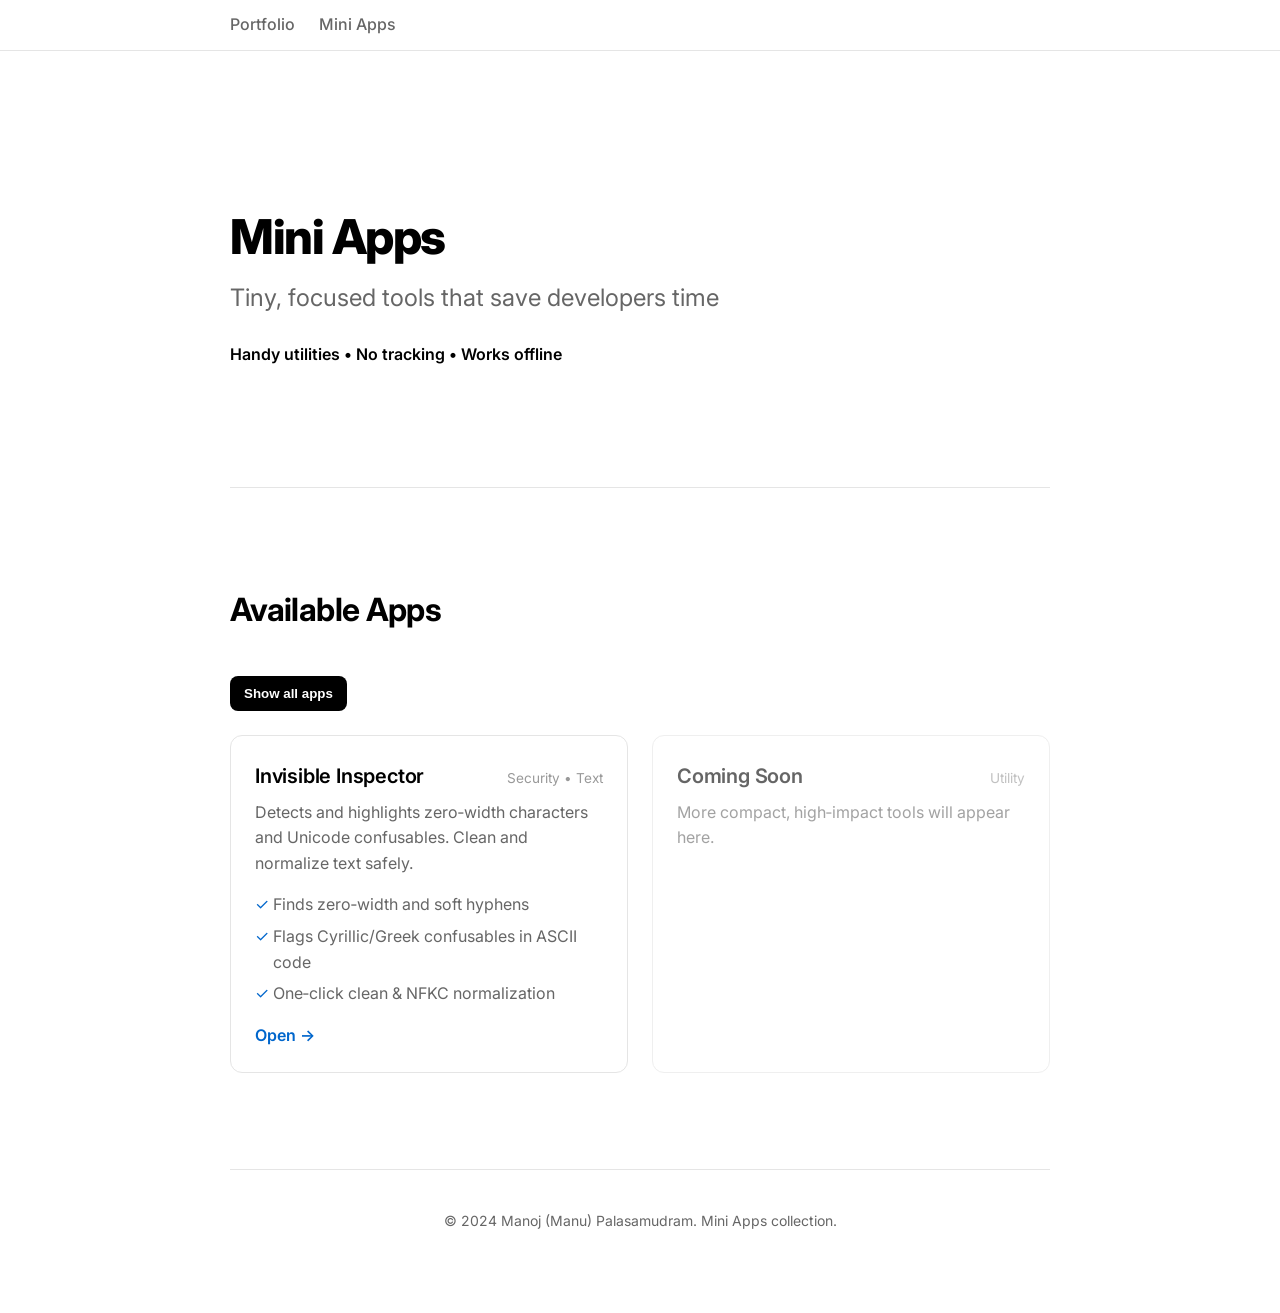
==== apps.html @ cf63efef "Add Mini Apps section and first app (Invisible Inspector)\n\n- New apps.html with toggle to show all" ====
<!DOCTYPE html>
<html lang="en">
<head>
  <meta charset="UTF-8">
  <meta name="viewport" content="width=device-width, initial-scale=1.0">
  <meta name="description" content="Mini apps by Manoj (Manu) Palasamudram – handy tools for developers.">
  <link rel="canonical" href="https://www.manojp.me/apps.html">
  <meta name="theme-color" content="#000000">
  <title>Mini Apps | Manoj Palasamudram</title>
  <link rel="preconnect" href="https://fonts.googleapis.com">
  <link rel="preconnect" href="https://fonts.gstatic.com" crossorigin>
  <link href="https://fonts.googleapis.com/css2?family=Inter:wght@400;500;600;700;800&display=swap" rel="stylesheet">
  <link rel="stylesheet" href="style.css">
  <link rel="stylesheet" href="apps/apps.css">
</head>
<body>
  <a class="skip-link" href="#main">Skip to content</a>
  <nav class="top-nav" aria-label="Primary">
    <div class="nav-inner">
      <a href="/index.html">Portfolio</a>
      <a href="/apps.html" aria-current="page">Mini Apps</a>
    </div>
  </nav>

  <main id="main" class="container" role="main">
    <header class="hero" id="apps-home">
      <h1>Mini Apps</h1>
      <p class="title">Tiny, focused tools that save developers time</p>
      <div class="hero-details">
        <span class="highlight">Handy utilities • No tracking • Works offline</span>
      </div>
    </header>

    <section aria-labelledby="apps-heading">
      <h2 id="apps-heading">Available Apps</h2>
      <button id="toggle-apps" class="toggle-apps" aria-expanded="false" aria-controls="apps-grid">Show all apps</button>

      <div id="apps-grid" class="apps-grid" hidden>
        <a class="app-card" href="/apps/invisible-inspector.html">
          <div class="app-card-header">
            <h3>Invisible Inspector</h3>
            <span class="app-tag">Security • Text</span>
          </div>
          <p class="app-desc">Detects and highlights zero‑width characters and Unicode confusables. Clean and normalize text safely.</p>
          <ul class="app-features">
            <li>Finds zero‑width and soft hyphens</li>
            <li>Flags Cyrillic/Greek confusables in ASCII code</li>
            <li>One‑click clean & NFKC normalization</li>
          </ul>
          <div class="app-cta">Open →</div>
        </a>

        <!-- Future apps placeholder -->
        <div class="app-card disabled" aria-disabled="true">
          <div class="app-card-header">
            <h3>Coming Soon</h3>
            <span class="app-tag">Utility</span>
          </div>
          <p class="app-desc">More compact, high‑impact tools will appear here.</p>
        </div>
      </div>
    </section>

    <footer>
      <p>&copy; 2024 Manoj (Manu) Palasamudram. Mini Apps collection.</p>
    </footer>
  </main>

  <script src="apps/apps.js" defer></script>
</body>
</html>
---- style.css ----
/* Modern Minimalist Portfolio 2024 */

/* CSS Reset & Variables */
:root {
    /* Modern Light Color Scheme */
    --bg-primary: #ffffff;
    --bg-secondary: #fafafa;
    --bg-tertiary: #f5f5f5;
    --text-primary: #000000;
    --text-secondary: #666666;
    --text-muted: #999999;
    
    /* Minimal Accent Colors */
    --accent-primary: #000000;
    --accent-secondary: #0066cc;
    --accent-tertiary: #f0f0f0;
    --accent-border: #e5e5e5;
    --accent-green: #16a34a; /* defined for scroll-to-top */
    
    /* Typography */
    --font-primary: 'Inter', -apple-system, BlinkMacSystemFont, 'Segoe UI', 'Roboto', 'Oxygen', 'Ubuntu', 'Cantarell', 'Helvetica Neue', sans-serif;
    --font-mono: 'SF Mono', 'Monaco', 'Inconsolata', 'Fira Code', monospace;
    
    /* Spacing */
    --space-xs: 8px;
    --space-sm: 16px;
    --space-md: 24px;
    --space-lg: 40px;
    --space-xl: 64px;
    --space-xxl: 96px;
    
    /* Layout */
    --max-width: 900px;
    --border-radius: 12px;
    --section-spacing: 80px;
}

* {
    margin: 0;
    padding: 0;
    box-sizing: border-box;
}

html {
    font-size: 16px;
    scroll-behavior: smooth;
    scroll-padding-top: 64px; /* account for sticky nav */
}

body {
    font-family: var(--font-primary);
    background: var(--bg-primary);
    color: var(--text-primary);
    line-height: 1.6;
    font-weight: 400;
    -webkit-font-smoothing: antialiased;
    -moz-osx-font-smoothing: grayscale;
    font-size: 16px;
}

/* Container */
.container {
    max-width: var(--max-width);
    margin: 0 auto;
    padding: var(--space-xl) var(--space-lg);
}

/* Typography */
h1 {
    font-size: 3rem;
    font-weight: 800;
    color: var(--text-primary);
    margin-bottom: var(--space-sm);
    letter-spacing: -0.03em;
    line-height: 1.1;
}

h2 {
    font-size: 2rem;
    font-weight: 700;
    color: var(--text-primary);
    margin-bottom: var(--space-lg);
    letter-spacing: -0.02em;
}

h3 {
    font-size: 1.25rem;
    font-weight: 600;
    color: var(--text-primary);
    margin-bottom: var(--space-sm);
    letter-spacing: -0.01em;
}

h4 {
    font-size: 1rem;
    font-weight: 600;
    color: var(--text-primary);
    margin-bottom: var(--space-xs);
    text-transform: uppercase;
    letter-spacing: 0.05em;
    font-size: 0.875rem;
}

p {
    color: var(--text-secondary);
    margin-bottom: var(--space-sm);
}

a {
    color: var(--accent-secondary);
    text-decoration: none;
    transition: all 0.2s ease;
    border-bottom: 1px solid transparent;
}

a:hover {
    color: var(--accent-primary);
    border-bottom-color: var(--accent-primary);
}

/* Hero Section */
.hero {
    text-align: left;
    margin-bottom: var(--space-xxl);
    padding: var(--space-xxl) 0;
    border-bottom: 1px solid var(--accent-border);
}

.hero h1 {
    margin-bottom: var(--space-sm);
}

.title {
    font-size: 1.5rem;
    color: var(--text-secondary);
    margin-bottom: var(--space-md) !important;
    font-weight: 400;
}

.hero-details {
    display: flex;
    justify-content: flex-start;
    align-items: center;
    gap: var(--space-sm);
    margin-bottom: var(--space-md);
    flex-wrap: wrap;
    font-size: 1rem;
    color: var(--text-secondary);
}

.separator {
    color: var(--text-muted);
}

.highlight {
    color: var(--text-primary);
    font-weight: 600;
}

.specialization {
    font-size: 1rem;
    color: var(--text-secondary);
    font-weight: 400;
    margin-bottom: 0 !important;
    font-family: var(--font-mono);
}

/* Sections */
section {
    margin-bottom: var(--section-spacing);
    padding: 0;
}

/* About Section */
.about p {
    font-size: 1.125rem;
    line-height: 1.8;
    color: var(--text-secondary);
    max-width: 800px;
}

/* Experience Section */
.job {
    margin-bottom: var(--space-lg);
}

.job:last-child {
    margin-bottom: 0;
}

.job-header {
    display: flex;
    flex-wrap: wrap;
    align-items: center;
    gap: var(--space-sm);
    margin-bottom: var(--space-md);
}

.company {
    color: var(--text-secondary);
    font-weight: 400;
    font-size: 1rem;
}

.period {
    color: var(--text-muted);
    font-size: 0.9rem;
    margin-left: auto;
}

.achievements {
    list-style: none;
    padding: 0;
}

.achievements li {
    position: relative;
    padding-left: var(--space-md);
    margin-bottom: var(--space-sm);
    color: var(--text-secondary);
}

.achievements li::before {
    content: "•";
    position: absolute;
    left: 0;
    color: var(--text-secondary);
}

.achievements li strong {
    color: var(--text-primary);
}

/* Projects Section */
.project-grid {
    display: grid;
    grid-template-columns: repeat(auto-fit, minmax(350px, 1fr));
    gap: var(--space-md);
}

.project-card {
    background: var(--bg-primary);
    border: 1px solid var(--accent-border);
    border-radius: var(--border-radius);
    padding: var(--space-lg);
    transition: all 0.3s ease;
}

.project-card:hover {
    box-shadow: 0 8px 24px rgba(0, 0, 0, 0.08);
    transform: translateY(-2px);
}

.project-card h3 {
    color: var(--text-primary);
    margin-bottom: var(--space-xs);
    font-size: 1.375rem;
}

.project-meta {
    color: var(--text-muted);
    font-size: 0.9rem;
    margin-bottom: var(--space-sm) !important;
}

.project-card p {
    margin-bottom: var(--space-md);
    line-height: 1.6;
}

.project-links {
    margin-bottom: var(--space-md);
}

.project-links a {
    color: var(--accent-secondary);
    font-weight: 500;
    display: inline-flex;
    align-items: center;
    gap: 4px;
}

.project-tags {
    display: flex;
    flex-wrap: wrap;
    gap: var(--space-xs);
}

.tag {
    background: var(--bg-tertiary);
    color: var(--text-secondary);
    padding: 6px 12px;
    border-radius: 20px;
    font-size: 0.875rem;
    font-weight: 400;
}

/* Skills Section */
.skills-grid {
    display: grid;
    grid-template-columns: repeat(auto-fit, minmax(260px, 1fr));
    gap: var(--space-sm);
}

.skill-group {
    background: var(--bg-primary);
    border: 1px solid var(--accent-border);
    border-radius: var(--border-radius);
    padding: var(--space-md);
    transition: all 0.2s ease;
}

.skill-group:hover {
    background: var(--bg-secondary);
}

.skill-group h4 {
    margin-bottom: var(--space-sm);
}

.skill-group p {
    color: var(--text-secondary);
    font-size: 1rem;
    margin-bottom: 0;
    line-height: 1.6;
}

/* Contact & Education Section */
.contact-edu-grid {
    display: grid;
    grid-template-columns: 1fr 1fr;
    gap: var(--space-xl);
}

.contact-info p {
    margin-bottom: var(--space-xs);
    font-size: 0.95rem;
}

.contact-info strong {
    color: var(--text-primary);
    display: inline-block;
    width: 80px;
}

.edu-item {
    margin-bottom: var(--space-md);
}

.edu-item:last-child {
    margin-bottom: 0;
}

.institution {
    color: var(--text-primary);
    font-weight: 500;
    margin-bottom: var(--space-xs) !important;
}

.edu-item .period {
    color: var(--text-muted);
    font-size: 0.9rem;
    margin: 0 !important;
}

/* Footer */
footer {
    text-align: center;
    margin-top: var(--space-xxl);
    padding-top: var(--space-lg);
    border-top: 1px solid var(--accent-border);
    color: var(--text-muted);
    font-size: 0.875rem;
}

.status {
    color: var(--text-primary);
    font-weight: 400;
    margin-top: var(--space-xs) !important;
}

/* Top navigation */
.top-nav {
    position: sticky;
    top: 0;
    z-index: 100;
    background: var(--bg-primary);
    border-bottom: 1px solid var(--accent-border);
}

.top-nav .nav-inner {
    max-width: var(--max-width);
    margin: 0 auto;
    padding: 12px var(--space-lg);
    display: flex;
    gap: var(--space-md);
    overflow-x: auto;
}

.top-nav a {
    color: var(--text-secondary);
    font-weight: 500;
    border: none;
}

.top-nav a:hover, .top-nav a:focus-visible {
    color: var(--accent-secondary);
}

/* Skip link */
.skip-link {
    position: absolute;
    left: -999px;
    top: auto;
    width: 1px;
    height: 1px;
    overflow: hidden;
}
.skip-link:focus {
    position: fixed;
    left: 16px;
    top: 12px;
    width: auto;
    height: auto;
    padding: 8px 12px;
    background: var(--accent-primary);
    color: var(--bg-primary);
    border-radius: 6px;
    z-index: 1000;
}

/* Scroll-to-top button */
.scroll-to-top {
    position: fixed;
    bottom: 20px;
    right: 20px;
    background: var(--accent-green);
    color: var(--bg-primary);
    border: none;
    border-radius: 50%;
    width: 48px;
    height: 48px;
    font-size: 18px;
    cursor: pointer;
    opacity: 0;
    visibility: hidden;
    transition: opacity 0.3s ease, transform 0.2s ease;
    z-index: 1000;
    font-family: var(--font-mono);
}
.scroll-to-top:hover {
    transform: translateY(-2px);
}

/* Focus states */
a:focus-visible,
button:focus-visible {
    outline: 2px solid var(--accent-secondary);
    outline-offset: 2px;
}

/* Responsive Design */
@media (max-width: 768px) {
    :root {
        --space-lg: 24px;
        --space-xl: 32px;
        --space-xxl: 48px;
        --section-spacing: 60px;
    }

    .container {
        padding: var(--space-lg) var(--space-md);
    }

    h1 {
        font-size: 2rem;
        line-height: 1.2;
    }

    h2 {
        font-size: 1.5rem;
    }

    .title {
        font-size: 1.25rem;
        margin-bottom: var(--space-sm) !important;
    }

    .hero {
        padding: var(--space-xl) 0;
    }

    .hero-details {
        display: block;
        margin-bottom: var(--space-sm);
        line-height: 1.8;
    }

    .hero-details span {
        display: block;
        margin-bottom: 4px;
    }

    .hero-details .separator {
        display: none;
    }

    .hero-details .highlight {
        margin-top: var(--space-xs);
        padding-top: var(--space-xs);
        border-top: 1px solid var(--accent-border);
    }

    .specialization {
        font-size: 0.875rem;
        line-height: 1.6;
    }

    .job-header {
        flex-direction: column;
        align-items: flex-start;
        gap: var(--space-xs);
    }

    .period {
        margin-left: 0 !important;
    }

    .project-grid {
        grid-template-columns: 1fr;
        gap: var(--space-md);
    }

    .skills-grid {
        grid-template-columns: 1fr;
        gap: var(--space-sm);
    }

    .contact-edu-grid {
        grid-template-columns: 1fr;
        gap: var(--space-lg);
    }

    .contact-info strong {
        width: 70px;
    }
}

@media (max-width: 480px) {
    :root {
        --section-spacing: 48px;
    }

    .container {
        padding: var(--space-md) var(--space-sm);
    }

    h1 {
        font-size: 1.75rem;
        margin-bottom: var(--space-xs);
    }

    .title {
        font-size: 1.125rem;
    }

    .hero {
        padding: var(--space-lg) 0;
        margin-bottom: var(--space-xl);
    }

    .hero-details {
        font-size: 0.875rem;
    }

    .specialization {
        font-size: 0.8125rem;
        word-break: break-word;
    }

    .about p {
        font-size: 1rem;
    }

    .project-card {
        padding: var(--space-md);
    }

    .contact-info strong {
        display: block;
        width: auto;
        margin-bottom: 2px;
    }
}

/* Print Styles */
@media print {
    body {
        background: white;
        color: black;
    }

    .container {
        max-width: none;
        padding: 0;
    }

    h2 {
        color: black;
    }

    .hero-details .highlight {
        color: black;
        font-weight: bold;
    }

    .specialization {
        color: black;
    }

    .achievements li::before {
        color: black;
    }

    .project-card,
    .skill-group {
        background: white;
        border: 1px solid #ccc;
    }

    a {
        color: black;
        text-decoration: underline;
    }

    .tag {
        background: #f0f0f0;
        color: black;
    }
}

/* Selection styling */
::selection {
    background: var(--accent-primary);
    color: var(--bg-primary);
}

/* Dark mode */
@media (prefers-color-scheme: dark) {
  :root {
    --bg-primary:#0b0b0b; 
    --bg-secondary:#121212; 
    --bg-tertiary:#1b1b1b;
    --text-primary:#f5f5f5; 
    --text-secondary:#c7c7c7; 
    --text-muted:#9aa0a6;
    --accent-primary:#ffffff; 
    --accent-secondary:#60a5fa; 
    --accent-border:#2a2a2a;
  }
}

/* Reduced motion */
@media (prefers-reduced-motion: reduce) {
  * {
    animation: none !important;
    transition: none !important;
    scroll-behavior: auto !important;
  }
}
---- apps/apps.css ----
/* Mini Apps page styles - inherit base tokens from style.css */

.toggle-apps {
  display: inline-flex;
  align-items: center;
  gap: 8px;
  padding: 10px 14px;
  background: var(--accent-primary);
  color: var(--bg-primary);
  border: none;
  border-radius: 8px;
  font-weight: 600;
  cursor: pointer;
  transition: transform 0.15s ease, opacity 0.2s ease;
}
.toggle-apps:hover { transform: translateY(-1px); }
.toggle-apps:active { transform: translateY(0); }

.apps-grid {
  margin-top: var(--space-md);
  display: grid;
  grid-template-columns: repeat(auto-fit, minmax(320px, 1fr));
  gap: var(--space-md);
}

.app-card {
  display: block;
  background: var(--bg-primary);
  border: 1px solid var(--accent-border);
  border-radius: var(--border-radius);
  padding: var(--space-md);
  color: inherit;
  text-decoration: none;
  transition: box-shadow 0.25s ease, transform 0.2s ease, border-color 0.2s ease;
}
.app-card:hover { box-shadow: 0 8px 24px rgba(0,0,0,0.08); transform: translateY(-2px); }

.app-card.disabled {
  opacity: 0.6;
  pointer-events: none;
}

.app-card-header { display: flex; justify-content: space-between; align-items: baseline; gap: 8px; }
.app-card h3 { margin-bottom: 4px; }
.app-tag { color: var(--text-muted); font-size: 0.85rem; }
.app-desc { margin-top: 4px; margin-bottom: var(--space-sm); }

.app-features {
  list-style: none; padding-left: 0; margin: 0 0 var(--space-sm) 0;
}
.app-features li { position: relative; padding-left: 18px; margin-bottom: 6px; color: var(--text-secondary); }
.app-features li::before { content: '✓'; position: absolute; left: 0; color: var(--accent-secondary); }

.app-cta { color: var(--accent-secondary); font-weight: 600; }

/* App page shared elements */
.app-layout {
  display: grid;
  gap: var(--space-md);
}
.app-controls { display: flex; flex-wrap: wrap; gap: var(--space-sm); align-items: center; }
.app-controls .btn {
  padding: 8px 12px; border: 1px solid var(--accent-border); border-radius: 8px; background: var(--bg-secondary);
  cursor: pointer; font-weight: 600; color: var(--text-primary);
}
.app-controls .btn.primary { background: var(--accent-primary); color: var(--bg-primary); border-color: var(--accent-primary); }
.app-controls .btn:focus-visible { outline: 2px solid var(--accent-secondary); outline-offset: 2px; }

.app-io {
  display: grid; grid-template-columns: 1fr 1fr; gap: var(--space-md);
}
.panel { border: 1px solid var(--accent-border); border-radius: var(--border-radius); overflow: hidden; }
.panel header { padding: 10px 12px; border-bottom: 1px solid var(--accent-border); font-weight: 600; }
.panel textarea, .panel pre {
  width: 100%; min-height: 240px; padding: var(--space-sm); border: none; outline: none; background: var(--bg-primary); color: var(--text-primary); resize: vertical;
}
.panel pre { margin: 0; white-space: pre-wrap; word-break: break-word; }

.panel .meta { padding: 8px 12px; border-top: 1px solid var(--accent-border); color: var(--text-muted); font-size: 0.9rem; }

@media (max-width: 900px) { .app-io { grid-template-columns: 1fr; } }
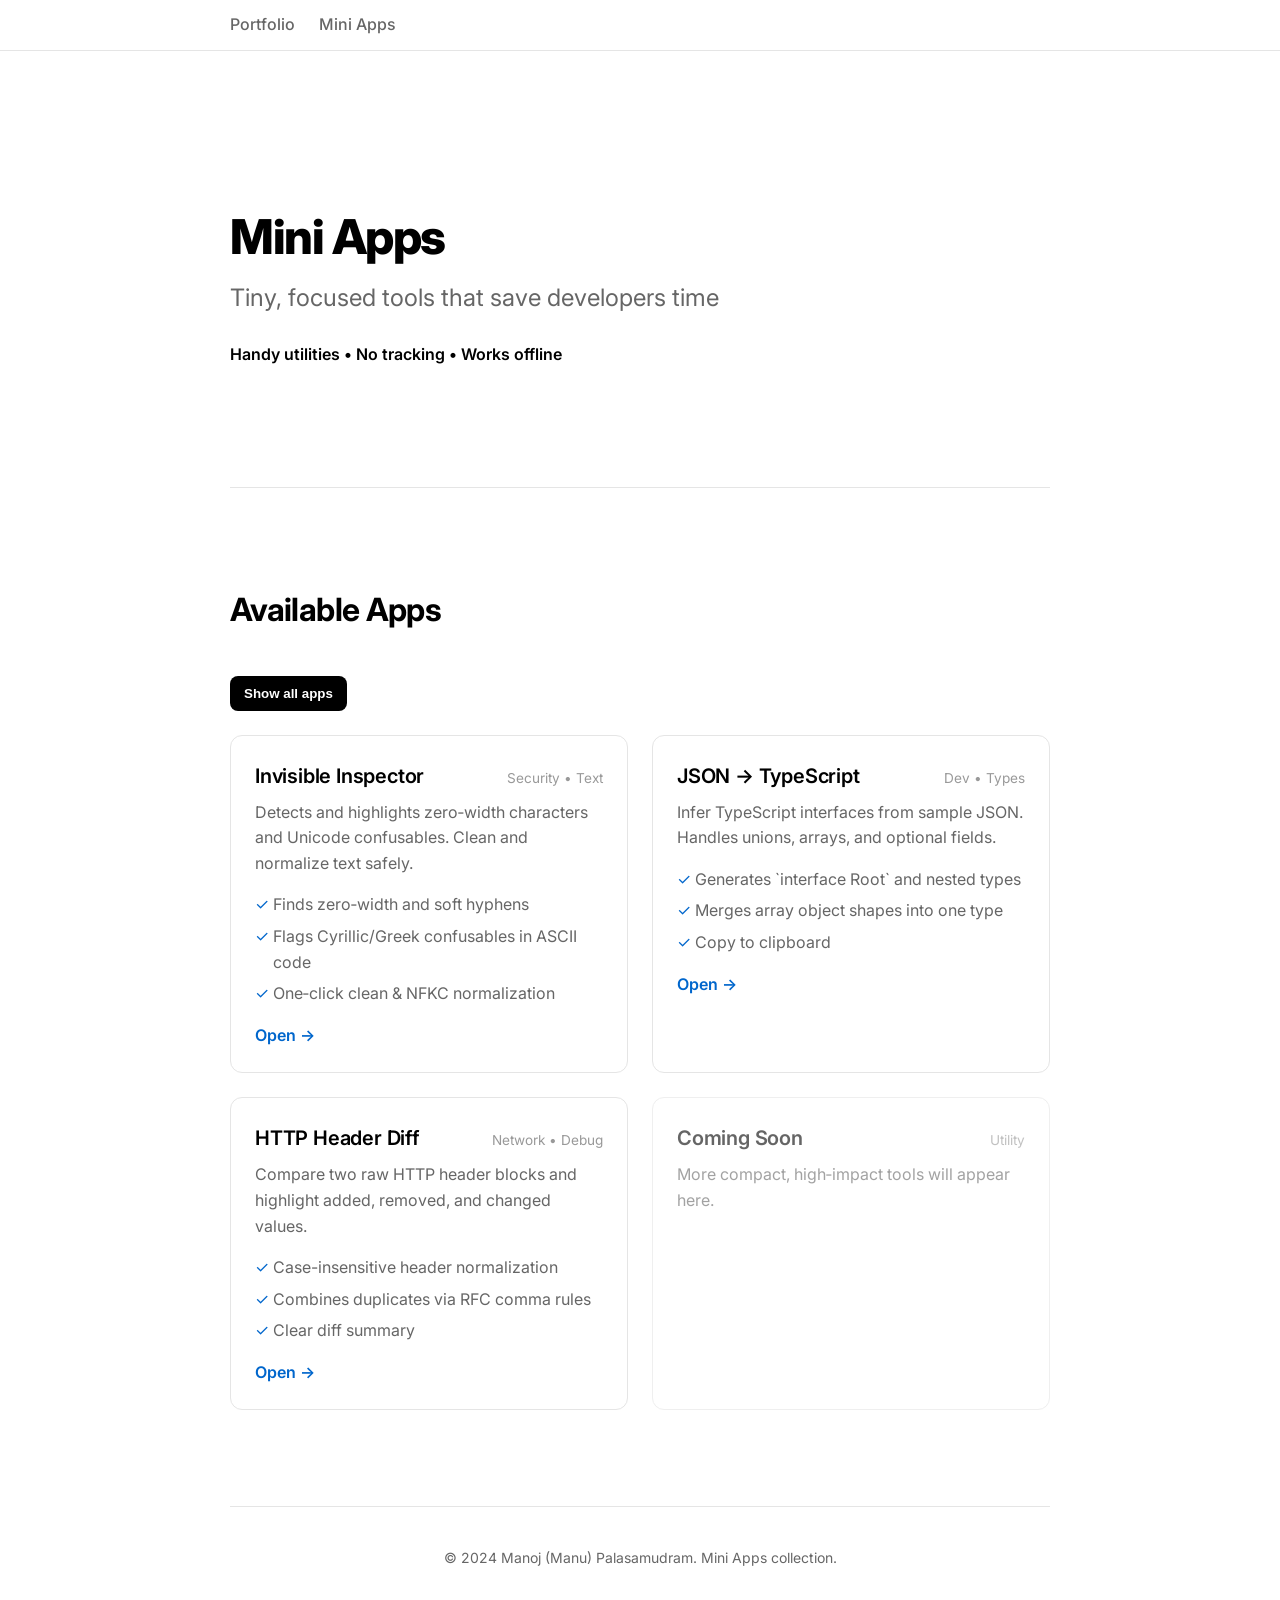
==== commit c65833f8: "Add two more Mini Apps: JSON → TS and HTTP Header Diff; update apps listing and relative links" ====
--- a/apps.html
+++ b/apps.html
@@ -17,8 +17,8 @@
   <a class="skip-link" href="#main">Skip to content</a>
   <nav class="top-nav" aria-label="Primary">
     <div class="nav-inner">
-      <a href="/index.html">Portfolio</a>
-      <a href="/apps.html" aria-current="page">Mini Apps</a>
+      <a href="index.html">Portfolio</a>
+      <a href="apps.html" aria-current="page">Mini Apps</a>
     </div>
   </nav>
 
@@ -36,7 +36,7 @@
       <button id="toggle-apps" class="toggle-apps" aria-expanded="false" aria-controls="apps-grid">Show all apps</button>
 
       <div id="apps-grid" class="apps-grid" hidden>
-        <a class="app-card" href="/apps/invisible-inspector.html">
+        <a class="app-card" href="apps/invisible-inspector.html">
           <div class="app-card-header">
             <h3>Invisible Inspector</h3>
             <span class="app-tag">Security • Text</span>
@@ -46,6 +46,34 @@
             <li>Finds zero‑width and soft hyphens</li>
             <li>Flags Cyrillic/Greek confusables in ASCII code</li>
             <li>One‑click clean & NFKC normalization</li>
+          </ul>
+          <div class="app-cta">Open →</div>
+        </a>
+
+        <a class="app-card" href="apps/json-to-ts.html">
+          <div class="app-card-header">
+            <h3>JSON → TypeScript</h3>
+            <span class="app-tag">Dev • Types</span>
+          </div>
+          <p class="app-desc">Infer TypeScript interfaces from sample JSON. Handles unions, arrays, and optional fields.</p>
+          <ul class="app-features">
+            <li>Generates `interface Root` and nested types</li>
+            <li>Merges array object shapes into one type</li>
+            <li>Copy to clipboard</li>
+          </ul>
+          <div class="app-cta">Open →</div>
+        </a>
+
+        <a class="app-card" href="apps/header-diff.html">
+          <div class="app-card-header">
+            <h3>HTTP Header Diff</h3>
+            <span class="app-tag">Network • Debug</span>
+          </div>
+          <p class="app-desc">Compare two raw HTTP header blocks and highlight added, removed, and changed values.</p>
+          <ul class="app-features">
+            <li>Case-insensitive header normalization</li>
+            <li>Combines duplicates via RFC comma rules</li>
+            <li>Clear diff summary</li>
           </ul>
           <div class="app-cta">Open →</div>
         </a>
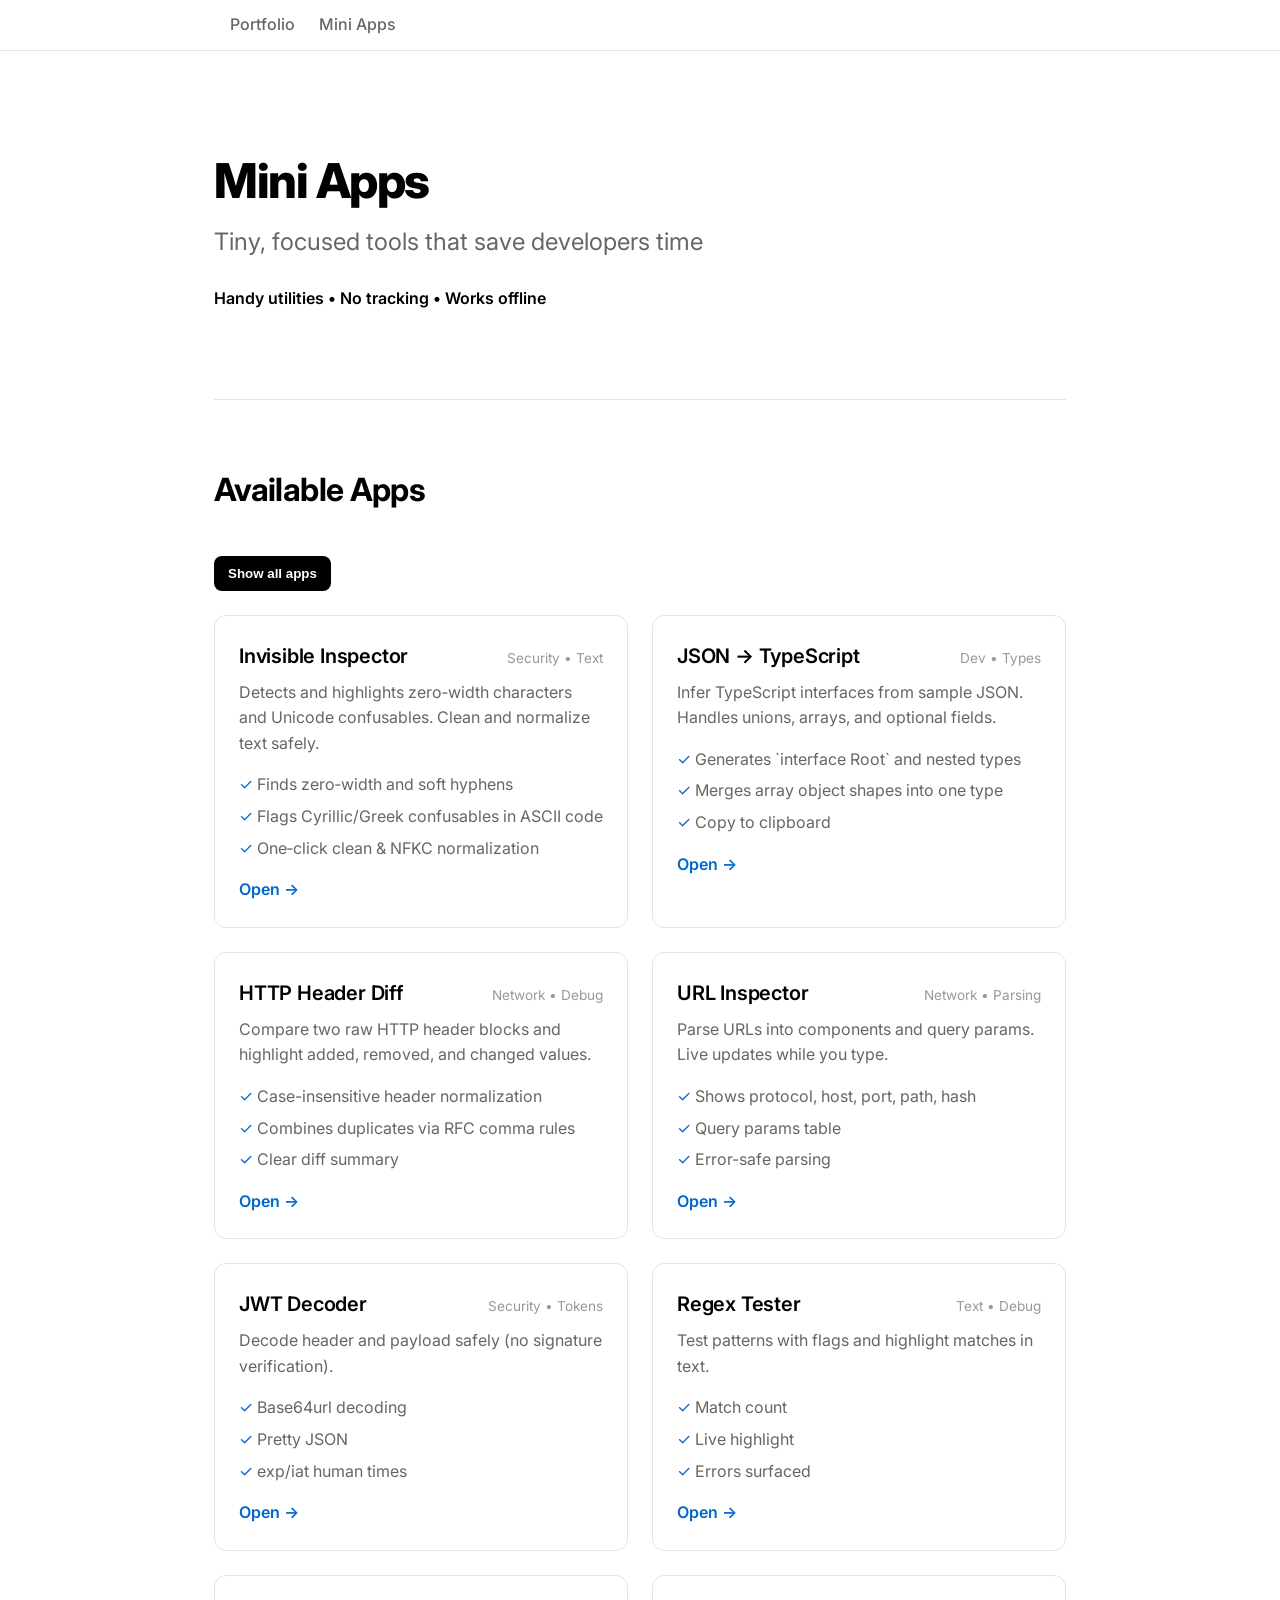
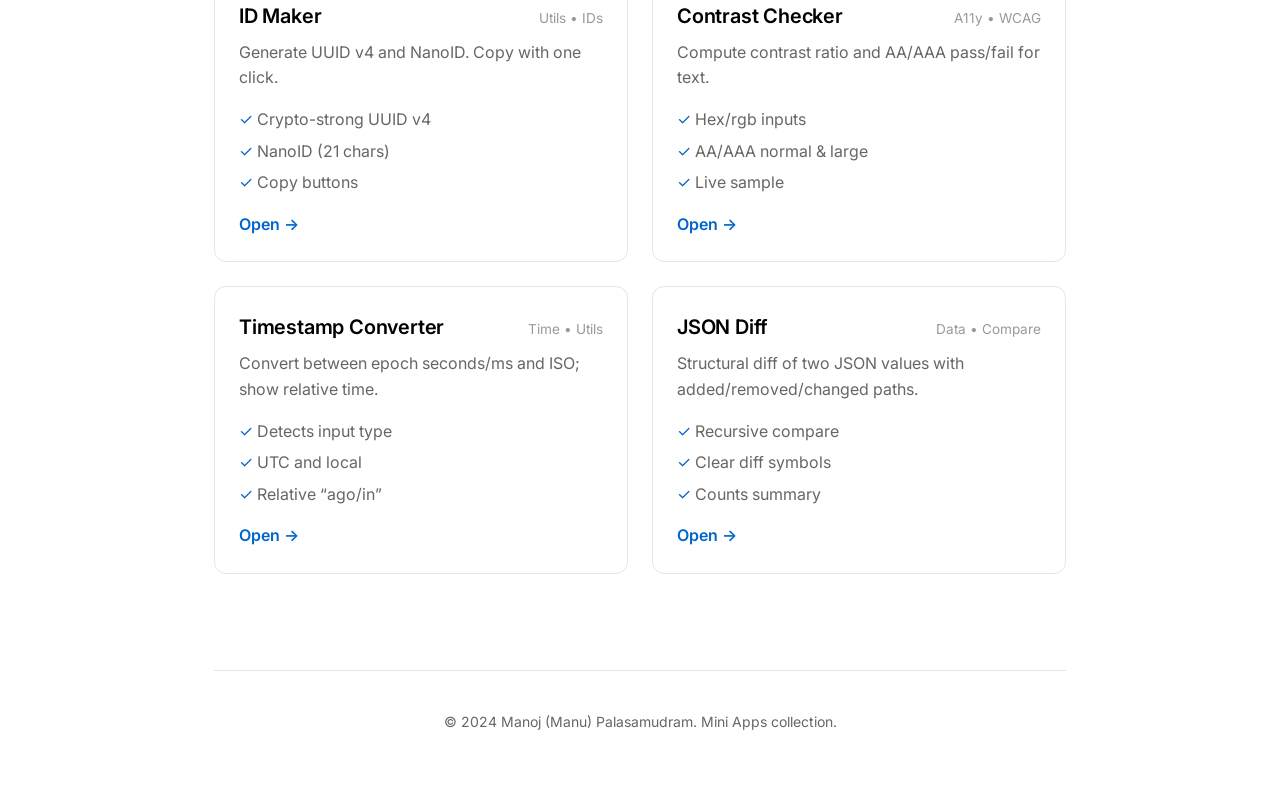
==== commit deff1d61: "Tighten spacing for aesthetics; add 7 new Mini Apps (URL Inspector, JWT Decoder, Regex Tester, ID Ma" ====
--- a/apps.html
+++ b/apps.html
@@ -79,13 +79,103 @@
         </a>
 
         <!-- Future apps placeholder -->
-        <div class="app-card disabled" aria-disabled="true">
+        <a class="app-card" href="apps/url-inspector.html">
           <div class="app-card-header">
-            <h3>Coming Soon</h3>
-            <span class="app-tag">Utility</span>
+            <h3>URL Inspector</h3>
+            <span class="app-tag">Network • Parsing</span>
           </div>
-          <p class="app-desc">More compact, high‑impact tools will appear here.</p>
-        </div>
+          <p class="app-desc">Parse URLs into components and query params. Live updates while you type.</p>
+          <ul class="app-features">
+            <li>Shows protocol, host, port, path, hash</li>
+            <li>Query params table</li>
+            <li>Error-safe parsing</li>
+          </ul>
+          <div class="app-cta">Open →</div>
+        </a>
+
+        <a class="app-card" href="apps/jwt-decoder.html">
+          <div class="app-card-header">
+            <h3>JWT Decoder</h3>
+            <span class="app-tag">Security • Tokens</span>
+          </div>
+          <p class="app-desc">Decode header and payload safely (no signature verification).</p>
+          <ul class="app-features">
+            <li>Base64url decoding</li>
+            <li>Pretty JSON</li>
+            <li>exp/iat human times</li>
+          </ul>
+          <div class="app-cta">Open →</div>
+        </a>
+
+        <a class="app-card" href="apps/regex-tester.html">
+          <div class="app-card-header">
+            <h3>Regex Tester</h3>
+            <span class="app-tag">Text • Debug</span>
+          </div>
+          <p class="app-desc">Test patterns with flags and highlight matches in text.</p>
+          <ul class="app-features">
+            <li>Match count</li>
+            <li>Live highlight</li>
+            <li>Errors surfaced</li>
+          </ul>
+          <div class="app-cta">Open →</div>
+        </a>
+
+        <a class="app-card" href="apps/id-maker.html">
+          <div class="app-card-header">
+            <h3>ID Maker</h3>
+            <span class="app-tag">Utils • IDs</span>
+          </div>
+          <p class="app-desc">Generate UUID v4 and NanoID. Copy with one click.</p>
+          <ul class="app-features">
+            <li>Crypto-strong UUID v4</li>
+            <li>NanoID (21 chars)</li>
+            <li>Copy buttons</li>
+          </ul>
+          <div class="app-cta">Open →</div>
+        </a>
+
+        <a class="app-card" href="apps/contrast-checker.html">
+          <div class="app-card-header">
+            <h3>Contrast Checker</h3>
+            <span class="app-tag">A11y • WCAG</span>
+          </div>
+          <p class="app-desc">Compute contrast ratio and AA/AAA pass/fail for text.</p>
+          <ul class="app-features">
+            <li>Hex/rgb inputs</li>
+            <li>AA/AAA normal & large</li>
+            <li>Live sample</li>
+          </ul>
+          <div class="app-cta">Open →</div>
+        </a>
+
+        <a class="app-card" href="apps/timestamp-converter.html">
+          <div class="app-card-header">
+            <h3>Timestamp Converter</h3>
+            <span class="app-tag">Time • Utils</span>
+          </div>
+          <p class="app-desc">Convert between epoch seconds/ms and ISO; show relative time.</p>
+          <ul class="app-features">
+            <li>Detects input type</li>
+            <li>UTC and local</li>
+            <li>Relative “ago/in”</li>
+          </ul>
+          <div class="app-cta">Open →</div>
+        </a>
+
+        <a class="app-card" href="apps/json-diff.html">
+          <div class="app-card-header">
+            <h3>JSON Diff</h3>
+            <span class="app-tag">Data • Compare</span>
+          </div>
+          <p class="app-desc">Structural diff of two JSON values with added/removed/changed paths.</p>
+          <ul class="app-features">
+            <li>Recursive compare</li>
+            <li>Clear diff symbols</li>
+            <li>Counts summary</li>
+          </ul>
+          <div class="app-cta">Open →</div>
+        </a>
       </div>
     </section>
 
--- a/style.css
+++ b/style.css
@@ -32,7 +32,7 @@
     /* Layout */
     --max-width: 900px;
     --border-radius: 12px;
-    --section-spacing: 80px;
+    --section-spacing: 56px;
 }
 
 * {
@@ -62,7 +62,7 @@
 .container {
     max-width: var(--max-width);
     margin: 0 auto;
-    padding: var(--space-xl) var(--space-lg);
+    padding: var(--space-lg) var(--space-md);
 }
 
 /* Typography */
@@ -121,8 +121,8 @@
 /* Hero Section */
 .hero {
     text-align: left;
-    margin-bottom: var(--space-xxl);
-    padding: var(--space-xxl) 0;
+    margin-bottom: var(--space-xl);
+    padding: var(--space-xl) 0;
     border-bottom: 1px solid var(--accent-border);
 }
 
@@ -242,7 +242,7 @@
     background: var(--bg-primary);
     border: 1px solid var(--accent-border);
     border-radius: var(--border-radius);
-    padding: var(--space-lg);
+    padding: var(--space-md);
     transition: all 0.3s ease;
 }
 
--- a/apps/apps.css
+++ b/apps/apps.css
@@ -80,4 +80,14 @@
 
 @media (max-width: 900px) { .app-io { grid-template-columns: 1fr; } }
 
+/* Key-value table */
+.kv-table { width: 100%; border-collapse: collapse; font-size: 0.95rem; }
+.kv-table th, .kv-table td { border-top: 1px solid var(--accent-border); padding: 8px 10px; text-align: left; }
+.kv-table th { color: var(--text-muted); font-weight: 600; width: 200px; }
+.kv-table tr:hover td { background: var(--bg-secondary); }
 
+/* Small sample swatch for contrast checker */
+.contrast-sample { display: grid; grid-template-columns: 1fr; gap: 8px; border: 1px solid var(--accent-border); border-radius: 8px; padding: 12px; }
+.contrast-preview { border-radius: 6px; padding: 12px; font-weight: 600; display: inline-block; }
+
+
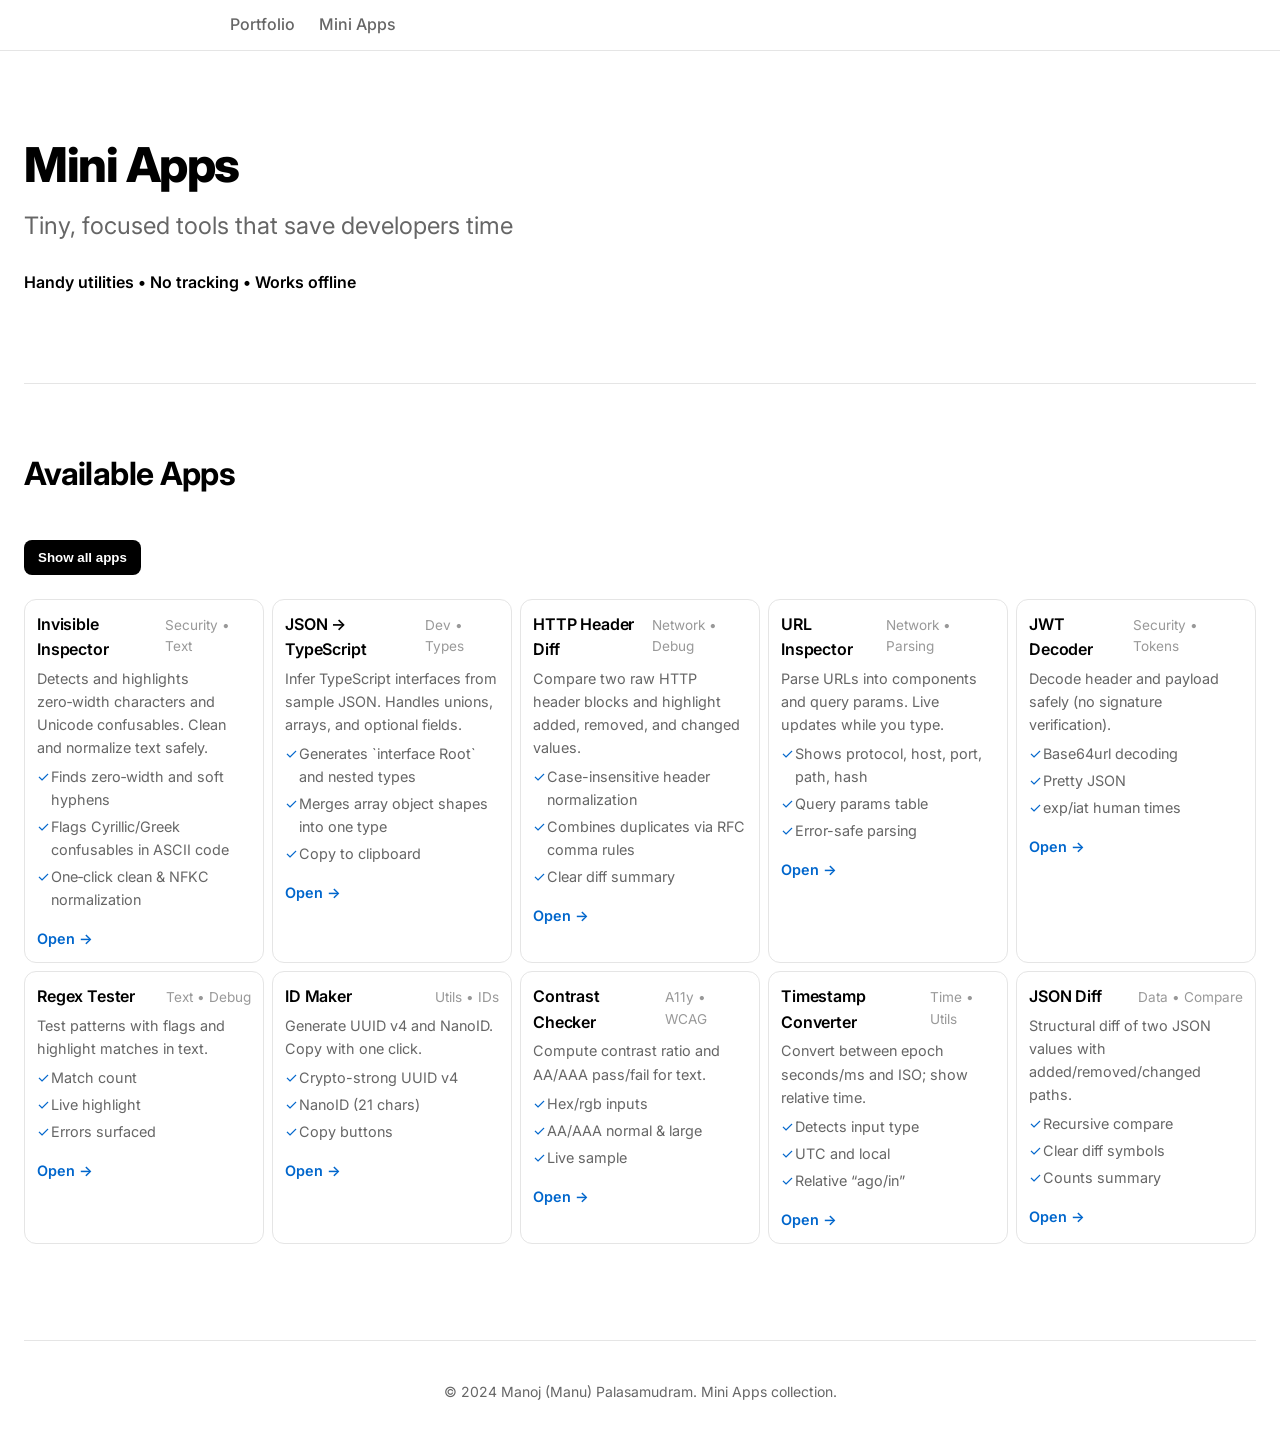
==== commit 2f443b76: "Apps grid: denser layout (8 cols on wide screens), compact cards, full-width container for apps hub" ====
--- a/apps.html
+++ b/apps.html
@@ -22,7 +22,7 @@
     </div>
   </nav>
 
-  <main id="main" class="container" role="main">
+  <main id="main" class="container-wide" role="main">
     <header class="hero" id="apps-home">
       <h1>Mini Apps</h1>
       <p class="title">Tiny, focused tools that save developers time</p>
--- a/style.css
+++ b/style.css
@@ -65,6 +65,13 @@
     padding: var(--space-lg) var(--space-md);
 }
 
+/* Wide container for app galleries */
+.container-wide {
+    max-width: 100%;
+    margin: 0 auto;
+    padding: var(--space-md);
+}
+
 /* Typography */
 h1 {
     font-size: 3rem;
--- a/apps/apps.css
+++ b/apps/apps.css
@@ -19,8 +19,9 @@
 .apps-grid {
   margin-top: var(--space-md);
   display: grid;
-  grid-template-columns: repeat(auto-fit, minmax(320px, 1fr));
-  gap: var(--space-md);
+  /* Smaller min width to fit more columns */
+  grid-template-columns: repeat(auto-fill, minmax(220px, 1fr));
+  gap: 8px;
 }
 
 .app-card {
@@ -28,7 +29,7 @@
   background: var(--bg-primary);
   border: 1px solid var(--accent-border);
   border-radius: var(--border-radius);
-  padding: var(--space-md);
+  padding: 12px;
   color: inherit;
   text-decoration: none;
   transition: box-shadow 0.25s ease, transform 0.2s ease, border-color 0.2s ease;
@@ -40,18 +41,23 @@
   pointer-events: none;
 }
 
-.app-card-header { display: flex; justify-content: space-between; align-items: baseline; gap: 8px; }
-.app-card h3 { margin-bottom: 4px; }
+.app-card-header { display: flex; justify-content: space-between; align-items: baseline; gap: 6px; }
+.app-card h3 { margin-bottom: 2px; font-size: 1rem; }
 .app-tag { color: var(--text-muted); font-size: 0.85rem; }
-.app-desc { margin-top: 4px; margin-bottom: var(--space-sm); }
+.app-desc { margin-top: 2px; margin-bottom: 6px; font-size: 0.9rem; }
 
 .app-features {
   list-style: none; padding-left: 0; margin: 0 0 var(--space-sm) 0;
 }
-.app-features li { position: relative; padding-left: 18px; margin-bottom: 6px; color: var(--text-secondary); }
+.app-features li { position: relative; padding-left: 14px; margin-bottom: 4px; color: var(--text-secondary); font-size: 0.9rem; }
 .app-features li::before { content: '✓'; position: absolute; left: 0; color: var(--accent-secondary); }
 
-.app-cta { color: var(--accent-secondary); font-weight: 600; }
+.app-cta { color: var(--accent-secondary); font-weight: 600; font-size: 0.9rem; }
+
+/* Force 8 columns on very wide screens */
+@media (min-width: 1600px) {
+  .apps-grid { grid-template-columns: repeat(8, minmax(0, 1fr)); }
+}
 
 /* App page shared elements */
 .app-layout {
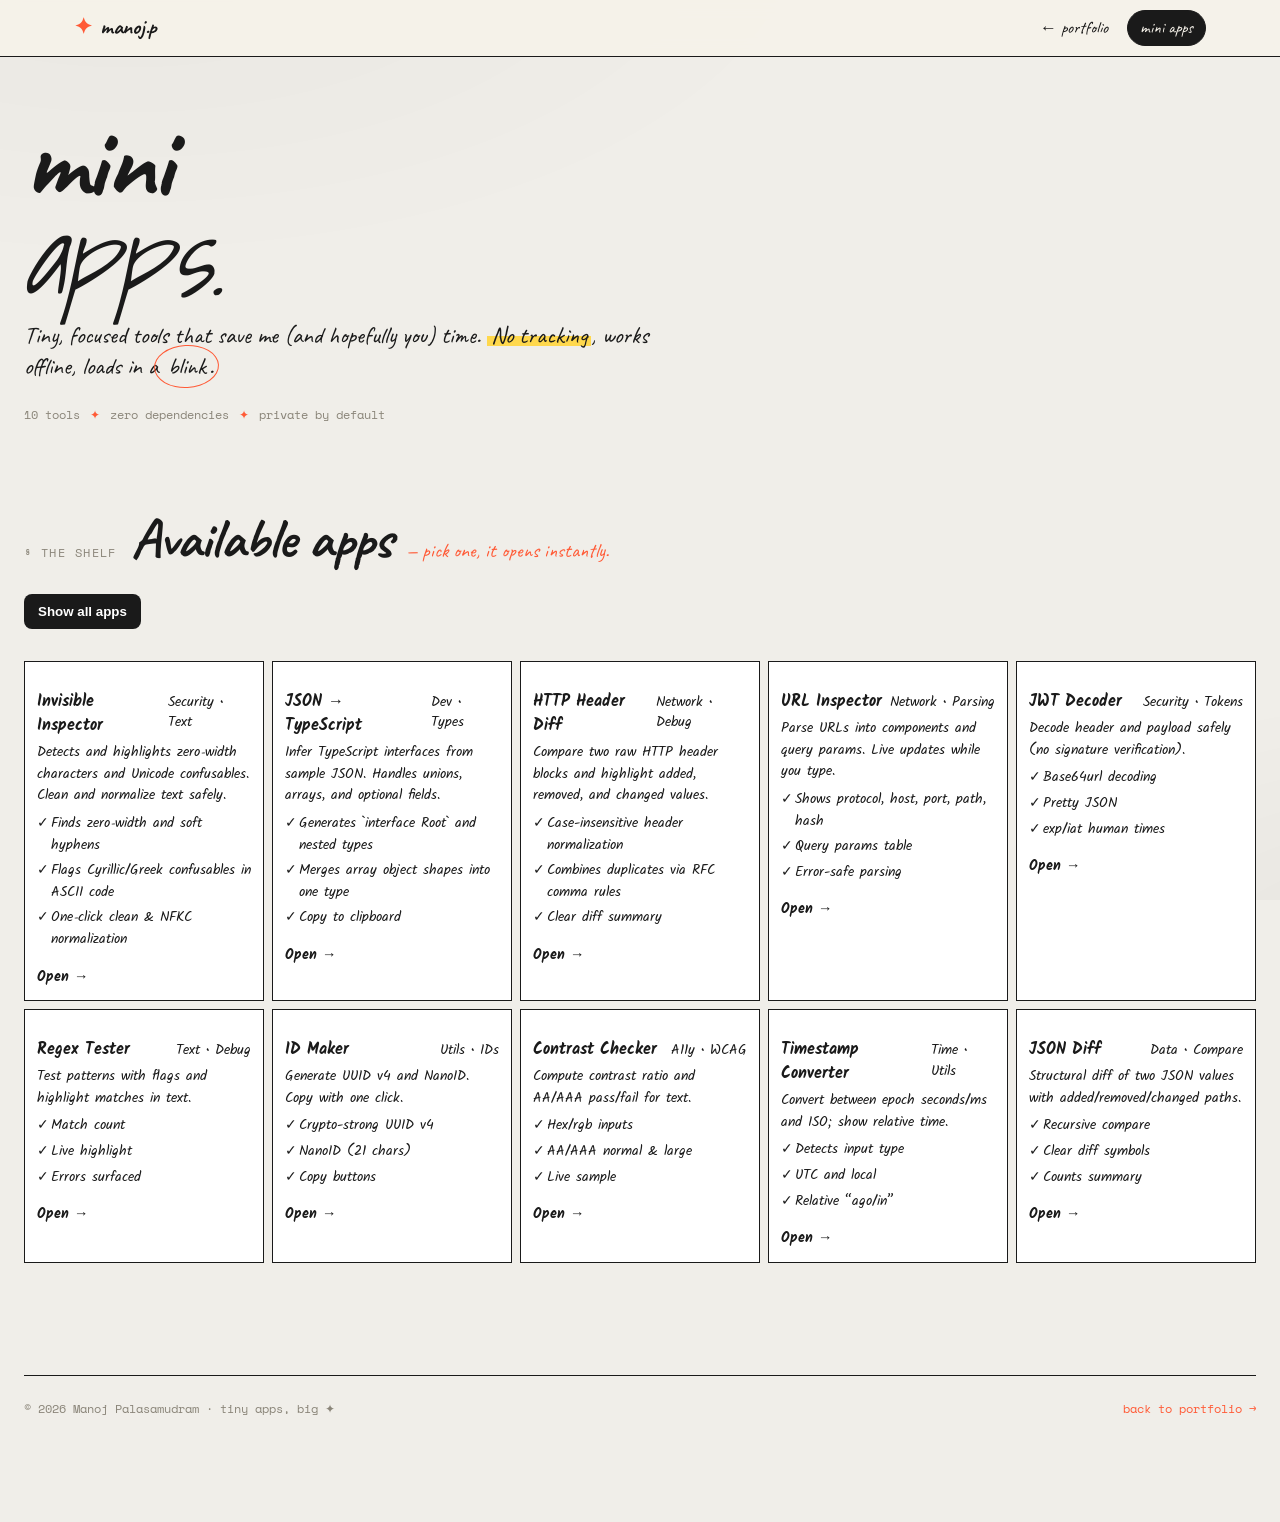
==== commit f02b7977: "Rewrite portfolio with hand-drawn, handwritten design Implements the "Portfolio Wireframes" bundle f" ====
--- a/apps.html
+++ b/apps.html
@@ -3,36 +3,57 @@
 <head>
   <meta charset="UTF-8">
   <meta name="viewport" content="width=device-width, initial-scale=1.0">
-  <meta name="description" content="Mini apps by Manoj (Manu) Palasamudram – handy tools for developers.">
+  <meta name="description" content="Mini apps by Manoj Palasamudram — tiny, focused, offline-friendly developer utilities.">
   <link rel="canonical" href="https://www.manojp.me/apps.html">
-  <meta name="theme-color" content="#000000">
-  <title>Mini Apps | Manoj Palasamudram</title>
+  <meta name="theme-color" content="#f6f2ea">
+  <title>Mini Apps · Manoj Palasamudram</title>
+  <link rel="icon" href='data:image/svg+xml,<svg xmlns="http://www.w3.org/2000/svg" viewBox="0 0 100 100"><rect width="100" height="100" rx="18" fill="%23f6f2ea"/><text x="50" y="70" font-size="72" text-anchor="middle" fill="%23ff5a36" font-family="Caveat, cursive" font-weight="700">m</text></svg>'>
+
   <link rel="preconnect" href="https://fonts.googleapis.com">
   <link rel="preconnect" href="https://fonts.gstatic.com" crossorigin>
-  <link href="https://fonts.googleapis.com/css2?family=Inter:wght@400;500;600;700;800&display=swap" rel="stylesheet">
+  <link href="https://fonts.googleapis.com/css2?family=Caveat:wght@400;600;700&family=Kalam:wght@300;400;700&family=Shadows+Into+Light&family=Space+Mono:wght@400;700&display=swap" rel="stylesheet">
   <link rel="stylesheet" href="style.css">
   <link rel="stylesheet" href="apps/apps.css">
 </head>
 <body>
   <a class="skip-link" href="#main">Skip to content</a>
+
   <nav class="top-nav" aria-label="Primary">
     <div class="nav-inner">
-      <a href="index.html">Portfolio</a>
-      <a href="apps.html" aria-current="page">Mini Apps</a>
+      <a href="index.html" class="nav-brand"><span class="brand-mark">✦</span> manoj.p</a>
+      <a href="index.html">← portfolio</a>
+      <a href="apps.html" aria-current="page">mini apps</a>
     </div>
   </nav>
 
   <main id="main" class="container-wide" role="main">
     <header class="hero" id="apps-home">
-      <h1>Mini Apps</h1>
-      <p class="title">Tiny, focused tools that save developers time</p>
-      <div class="hero-details">
-        <span class="highlight">Handy utilities • No tracking • Works offline</span>
+      <div style="max-width:780px">
+        <h1 class="hero-name" style="font-size:clamp(56px, 9vw, 110px)">
+          <span class="given">mini</span>
+          <span class="family">apps.</span>
+        </h1>
+        <p class="hero-tag">
+          Tiny, focused tools that save me (and hopefully you) time.
+          <span class="highlight">No tracking</span>, works offline,
+          loads in a <span class="circled">blink</span>.
+        </p>
+        <div class="hero-meta">
+          <span>10 tools</span>
+          <span class="dot">✦</span>
+          <span>zero dependencies</span>
+          <span class="dot">✦</span>
+          <span>private by default</span>
+        </div>
       </div>
     </header>
 
     <section aria-labelledby="apps-heading">
-      <h2 id="apps-heading">Available Apps</h2>
+      <div class="section-head">
+        <span class="section-kicker">§ the shelf</span>
+        <h2 id="apps-heading">Available apps</h2>
+        <span class="section-dek">— pick one, it opens instantly.</span>
+      </div>
       <button id="toggle-apps" class="toggle-apps" aria-expanded="false" aria-controls="apps-grid">Show all apps</button>
 
       <div id="apps-grid" class="apps-grid" hidden>
@@ -78,7 +99,6 @@
           <div class="app-cta">Open →</div>
         </a>
 
-        <!-- Future apps placeholder -->
         <a class="app-card" href="apps/url-inspector.html">
           <div class="app-card-header">
             <h3>URL Inspector</h3>
@@ -180,12 +200,11 @@
     </section>
 
     <footer>
-      <p>&copy; 2024 Manoj (Manu) Palasamudram. Mini Apps collection.</p>
+      <span>© 2026 Manoj Palasamudram · tiny apps, big ✦</span>
+      <span class="status">back to <a href="index.html" style="color:var(--accent)">portfolio →</a></span>
     </footer>
   </main>
 
   <script src="apps/apps.js" defer></script>
 </body>
 </html>
-
-
--- a/style.css
+++ b/style.css
@@ -1,677 +1,814 @@
-/* Modern Minimalist Portfolio 2024 */
-
-/* CSS Reset & Variables */
+/* ──────────────────────────────────────────────────────────────
+   Manoj Palasamudram — handwritten, hand-drawn portfolio
+   Inspired by the "Portfolio Wireframes" design bundle
+   (Margin Notes × Sketchbook × Workshop, blended)
+   ────────────────────────────────────────────────────────────── */
+
 :root {
-    /* Modern Light Color Scheme */
-    --bg-primary: #ffffff;
-    --bg-secondary: #fafafa;
-    --bg-tertiary: #f5f5f5;
-    --text-primary: #000000;
-    --text-secondary: #666666;
-    --text-muted: #999999;
-    
-    /* Minimal Accent Colors */
-    --accent-primary: #000000;
-    --accent-secondary: #0066cc;
-    --accent-tertiary: #f0f0f0;
-    --accent-border: #e5e5e5;
-    --accent-green: #16a34a; /* defined for scroll-to-top */
-    
-    /* Typography */
-    --font-primary: 'Inter', -apple-system, BlinkMacSystemFont, 'Segoe UI', 'Roboto', 'Oxygen', 'Ubuntu', 'Cantarell', 'Helvetica Neue', sans-serif;
-    --font-mono: 'SF Mono', 'Monaco', 'Inconsolata', 'Fira Code', monospace;
-    
-    /* Spacing */
-    --space-xs: 8px;
-    --space-sm: 16px;
-    --space-md: 24px;
-    --space-lg: 40px;
-    --space-xl: 64px;
-    --space-xxl: 96px;
-    
-    /* Layout */
-    --max-width: 900px;
-    --border-radius: 12px;
-    --section-spacing: 56px;
-}
-
-* {
-    margin: 0;
-    padding: 0;
-    box-sizing: border-box;
-}
-
-html {
-    font-size: 16px;
-    scroll-behavior: smooth;
-    scroll-padding-top: 64px; /* account for sticky nav */
-}
+  --ink: #1a1a1a;
+  --paper: #f6f2ea;
+  --paper-deep: #f0eee9;
+  --pencil: #2b2b2b;
+  --muted: #8a8579;
+  --accent: #ff5a36;          /* tomato red */
+  --accent-2: #2d6cdf;        /* pen blue */
+  --accent-3: #ffd84d;        /* highlighter */
+  --accent-soft: rgba(255, 90, 54, .12);
+
+  --hand: 'Kalam', 'Caveat', cursive;
+  --marker: 'Caveat', 'Kalam', cursive;
+  --scribble: 'Shadows Into Light', cursive;
+  --mono: 'Space Mono', ui-monospace, monospace;
+  --serif: 'Kalam', 'Caveat', cursive;
+
+  --space-unit: 8px;
+  --space-xs: calc(var(--space-unit) * 1);
+  --space-sm: calc(var(--space-unit) * 2);
+  --space-md: calc(var(--space-unit) * 4);
+  --space-lg: calc(var(--space-unit) * 8);
+  --space-xl: calc(var(--space-unit) * 14);
+
+  /* Backward-compat aliases for Mini Apps pages that import style.css */
+  --bg-color: var(--paper);
+  --bg-primary: #ffffff;
+  --text-color-primary: var(--ink);
+  --text-color-secondary: var(--muted);
+  --accent-primary: var(--ink);
+  --accent-border: var(--ink);
+}
+
+*, *::before, *::after { box-sizing: border-box; }
+
+html { scroll-behavior: smooth; }
 
 body {
-    font-family: var(--font-primary);
-    background: var(--bg-primary);
-    color: var(--text-primary);
-    line-height: 1.6;
-    font-weight: 400;
-    -webkit-font-smoothing: antialiased;
-    -moz-osx-font-smoothing: grayscale;
-    font-size: 16px;
-}
-
-/* Container */
+  margin: 0;
+  background: var(--paper-deep);
+  color: var(--ink);
+  font-family: var(--hand);
+  font-size: 17px;
+  line-height: 1.5;
+  -webkit-font-smoothing: antialiased;
+  overflow-x: hidden;
+}
+
+body::before {
+  content: "";
+  position: fixed;
+  inset: 0;
+  pointer-events: none;
+  z-index: 0;
+  background:
+    radial-gradient(1200px 600px at 10% -10%, rgba(0, 0, 0, .03), transparent 60%),
+    radial-gradient(800px 500px at 110% 110%, rgba(0, 0, 0, .04), transparent 60%);
+}
+
+a { color: inherit; text-decoration: none; }
+img { max-width: 100%; display: block; }
+
+.skip-link {
+  position: absolute;
+  left: -999px;
+  top: 0;
+  background: var(--ink);
+  color: var(--paper);
+  padding: 8px 12px;
+  z-index: 999;
+}
+.skip-link:focus { left: 8px; top: 8px; }
+
+/* ── hand-drawn primitives ──────────────────────────────────── */
+.sk {
+  border: 1.6px solid var(--ink);
+  border-radius: 8px;
+  position: relative;
+  background: #fff;
+}
+.sk.thick { border-width: 2.4px; }
+.sk.pill { border-radius: 999px; }
+.sk.dash { border-style: dashed; }
+
+.highlight {
+  background: linear-gradient(transparent 55%, var(--accent-3) 55% 88%, transparent 88%);
+  padding: 0 .15em;
+}
+
+.circled {
+  display: inline-block;
+  position: relative;
+  padding: 0 .15em;
+}
+.circled::after {
+  content: "";
+  position: absolute;
+  inset: -6px -10px;
+  border: 1.8px solid var(--accent);
+  border-radius: 50%;
+  transform: rotate(-3deg);
+  pointer-events: none;
+}
+
+.underline-wavy {
+  text-decoration: underline wavy var(--accent);
+  text-underline-offset: 4px;
+}
+
+.strike {
+  text-decoration: line-through;
+  text-decoration-color: var(--accent);
+  text-decoration-thickness: 2px;
+}
+
+.chip {
+  display: inline-block;
+  padding: 3px 10px;
+  border: 1.4px solid var(--ink);
+  border-radius: 6px;
+  font-family: var(--mono);
+  font-size: 11px;
+  background: #fff;
+  margin: 2px 4px 2px 0;
+  color: var(--ink);
+}
+
+.tag {
+  display: inline-flex;
+  align-items: center;
+  gap: 6px;
+  padding: 2px 10px;
+  border: 1.4px solid var(--ink);
+  border-radius: 999px;
+  font-family: var(--mono);
+  font-size: 11px;
+  background: #fff;
+  margin: 2px 4px 2px 0;
+  color: var(--ink);
+}
+
+.kbd {
+  font-family: var(--mono);
+  font-size: 11px;
+  padding: 2px 6px;
+  border: 1.2px solid var(--ink);
+  border-bottom-width: 2.4px;
+  border-radius: 5px;
+  background: #fff;
+  display: inline-block;
+}
+
+.small {
+  font-size: 12px;
+  color: var(--muted);
+  font-family: var(--mono);
+  letter-spacing: .06em;
+}
+
+.ann {
+  font-family: var(--marker);
+  color: var(--accent);
+  font-size: 18px;
+  line-height: 1.15;
+  transform: rotate(-4deg);
+  pointer-events: none;
+}
+.ann--blue { color: var(--accent-2); transform: rotate(3deg); }
+.ann--ink { color: var(--ink); }
+
+/* ── top nav ────────────────────────────────────────────────── */
+.top-nav {
+  position: sticky;
+  top: 0;
+  z-index: 50;
+  background: rgba(246, 242, 234, 0.92);
+  backdrop-filter: saturate(1.1) blur(8px);
+  border-bottom: 1.4px solid var(--ink);
+}
+.nav-inner {
+  max-width: 1180px;
+  margin: 0 auto;
+  display: flex;
+  align-items: center;
+  gap: 6px;
+  padding: 10px 24px;
+  flex-wrap: wrap;
+}
+.nav-brand {
+  font-family: var(--marker);
+  font-weight: 700;
+  font-size: 22px;
+  letter-spacing: -.01em;
+  margin-right: auto;
+  display: inline-flex;
+  align-items: center;
+  gap: 8px;
+}
+.nav-brand .brand-mark { color: var(--accent); }
+
+.top-nav a:not(.nav-brand) {
+  font-family: var(--marker);
+  font-size: 17px;
+  padding: 4px 12px;
+  border: 1.4px solid transparent;
+  border-radius: 999px;
+  transition: background .15s ease, color .15s ease, border-color .15s ease, transform .15s ease;
+}
+.top-nav a:not(.nav-brand):hover {
+  border-color: var(--ink);
+  background: #fff;
+  transform: translateY(-1px);
+}
+.top-nav a.active, .top-nav a[aria-current="page"] {
+  background: var(--ink);
+  color: var(--paper);
+  border-color: var(--ink);
+}
+
+/* ── marquee ────────────────────────────────────────────────── */
+.marquee {
+  position: relative;
+  z-index: 1;
+  border-top: 1.4px solid var(--ink);
+  border-bottom: 1.4px solid var(--ink);
+  padding: 6px 0;
+  font-family: var(--marker);
+  font-size: 19px;
+  color: var(--accent);
+  background: var(--paper);
+  white-space: nowrap;
+  overflow: hidden;
+}
+.marquee-track {
+  display: inline-block;
+  padding-left: 100%;
+  animation: marquee 38s linear infinite;
+}
+.marquee-track span { padding-right: 40px; }
+@keyframes marquee {
+  from { transform: translateX(0); }
+  to { transform: translateX(-100%); }
+}
+
+/* ── layout ─────────────────────────────────────────────────── */
+main { position: relative; z-index: 1; }
+
 .container {
-    max-width: var(--max-width);
-    margin: 0 auto;
-    padding: var(--space-lg) var(--space-md);
-}
-
-/* Wide container for app galleries */
+  max-width: 1180px;
+  margin: 0 auto;
+  padding: 0 24px 64px;
+}
 .container-wide {
-    max-width: 100%;
-    margin: 0 auto;
-    padding: var(--space-md);
-}
-
-/* Typography */
-h1 {
-    font-size: 3rem;
-    font-weight: 800;
-    color: var(--text-primary);
-    margin-bottom: var(--space-sm);
-    letter-spacing: -0.03em;
-    line-height: 1.1;
-}
-
-h2 {
-    font-size: 2rem;
-    font-weight: 700;
-    color: var(--text-primary);
-    margin-bottom: var(--space-lg);
-    letter-spacing: -0.02em;
-}
-
-h3 {
-    font-size: 1.25rem;
-    font-weight: 600;
-    color: var(--text-primary);
-    margin-bottom: var(--space-sm);
-    letter-spacing: -0.01em;
-}
-
-h4 {
-    font-size: 1rem;
-    font-weight: 600;
-    color: var(--text-primary);
-    margin-bottom: var(--space-xs);
-    text-transform: uppercase;
-    letter-spacing: 0.05em;
-    font-size: 0.875rem;
-}
-
-p {
-    color: var(--text-secondary);
-    margin-bottom: var(--space-sm);
-}
-
-a {
-    color: var(--accent-secondary);
-    text-decoration: none;
-    transition: all 0.2s ease;
-    border-bottom: 1px solid transparent;
-}
-
-a:hover {
-    color: var(--accent-primary);
-    border-bottom-color: var(--accent-primary);
-}
-
-/* Hero Section */
+  max-width: 1400px;
+  margin: 0 auto;
+  padding: 0 24px 64px;
+}
+
+section { padding: var(--space-lg) 0; position: relative; }
+
+.section-head {
+  display: flex;
+  align-items: baseline;
+  gap: 14px;
+  margin-bottom: 28px;
+  flex-wrap: wrap;
+}
+.section-head h2 {
+  font-family: var(--marker);
+  font-size: 56px;
+  line-height: .95;
+  letter-spacing: -.015em;
+  margin: 0;
+  font-weight: 700;
+}
+.section-head .section-kicker {
+  font-family: var(--mono);
+  font-size: 12px;
+  color: var(--muted);
+  letter-spacing: .12em;
+  text-transform: uppercase;
+}
+.section-head .section-dek {
+  font-family: var(--marker);
+  color: var(--accent);
+  font-size: 20px;
+}
+
+/* ── hero ──────────────────────────────────────────────────── */
 .hero {
-    text-align: left;
-    margin-bottom: var(--space-xl);
-    padding: var(--space-xl) 0;
-    border-bottom: 1px solid var(--accent-border);
-}
-
-.hero h1 {
-    margin-bottom: var(--space-sm);
-}
-
-.title {
-    font-size: 1.5rem;
-    color: var(--text-secondary);
-    margin-bottom: var(--space-md) !important;
-    font-weight: 400;
-}
-
-.hero-details {
-    display: flex;
-    justify-content: flex-start;
-    align-items: center;
-    gap: var(--space-sm);
-    margin-bottom: var(--space-md);
-    flex-wrap: wrap;
-    font-size: 1rem;
-    color: var(--text-secondary);
-}
-
-.separator {
-    color: var(--text-muted);
-}
-
-.highlight {
-    color: var(--text-primary);
-    font-weight: 600;
-}
-
-.specialization {
-    font-size: 1rem;
-    color: var(--text-secondary);
-    font-weight: 400;
-    margin-bottom: 0 !important;
-    font-family: var(--font-mono);
-}
-
-/* Sections */
-section {
-    margin-bottom: var(--section-spacing);
-    padding: 0;
-}
-
-/* About Section */
-.about p {
-    font-size: 1.125rem;
-    line-height: 1.8;
-    color: var(--text-secondary);
-    max-width: 800px;
-}
-
-/* Experience Section */
+  padding: 56px 0 24px;
+  position: relative;
+}
+.hero-grid {
+  display: grid;
+  grid-template-columns: 1fr 280px;
+  gap: 40px;
+  align-items: start;
+}
+.hero-name {
+  font-family: var(--marker);
+  font-size: clamp(84px, 13vw, 170px);
+  line-height: .86;
+  letter-spacing: -.025em;
+  margin: 0;
+  font-weight: 700;
+}
+.hero-name .given { display: block; }
+.hero-name .family {
+  display: block;
+  font-family: var(--scribble);
+  font-weight: 400;
+  font-style: italic;
+  color: var(--ink);
+  letter-spacing: 0;
+}
+.hero-tag {
+  font-family: var(--marker);
+  font-size: clamp(19px, 2vw, 24px);
+  margin-top: 18px;
+  max-width: 640px;
+  line-height: 1.3;
+}
+.hero-meta {
+  display: flex;
+  align-items: center;
+  gap: 10px;
+  flex-wrap: wrap;
+  margin-top: 14px;
+  font-family: var(--mono);
+  font-size: 12px;
+  color: var(--muted);
+}
+.hero-meta .dot { color: var(--accent); }
+.hero-tags {
+  margin-top: 22px;
+  display: flex;
+  flex-wrap: wrap;
+  gap: 6px;
+}
+
+.margin-notes {
+  border-left: 1.6px solid var(--ink);
+  padding: 4px 0 4px 18px;
+  font-family: var(--marker);
+  font-size: 17px;
+  line-height: 1.35;
+  align-self: start;
+  margin-top: 12px;
+}
+.margin-notes .mn-heading {
+  color: var(--accent);
+  margin-bottom: 10px;
+  display: inline-block;
+}
+.margin-notes .mn-row { display: block; margin-bottom: 10px; }
+.margin-notes .mn-row em {
+  font-style: normal;
+  color: var(--accent-2);
+}
+
+.hero .ann { position: absolute; }
+
+/* ── about ─────────────────────────────────────────────────── */
+.about-body {
+  display: grid;
+  grid-template-columns: 1fr 260px;
+  gap: 40px;
+}
+.about-body p {
+  font-family: var(--serif);
+  font-size: 20px;
+  line-height: 1.4;
+  margin: 0 0 14px;
+}
+.about-body .opinions {
+  font-family: var(--marker);
+  font-size: 16px;
+  line-height: 1.7;
+}
+.about-body .opinions h4 {
+  font-family: var(--mono);
+  font-size: 11px;
+  color: var(--muted);
+  letter-spacing: .12em;
+  margin: 0 0 8px;
+  text-transform: uppercase;
+  font-weight: 500;
+}
+.about-body .opinions ul { list-style: none; padding: 0; margin: 0; }
+.about-body .opinions li::before {
+  content: "· ";
+  color: var(--accent);
+}
+
+/* ── workbench (experience) ─────────────────────────────────── */
+.workbench { display: flex; flex-direction: column; gap: 12px; }
+
 .job {
-    margin-bottom: var(--space-lg);
-}
-
-.job:last-child {
-    margin-bottom: 0;
+  border: 1.6px solid var(--ink);
+  border-radius: 10px;
+  background: #fff;
+  padding: 22px 24px;
+  position: relative;
+  box-shadow: 4px 4px 0 rgba(0, 0, 0, .08);
+  transition: transform .2s ease, box-shadow .2s ease;
+}
+.job:hover {
+  transform: translate(-1px, -1px);
+  box-shadow: 6px 6px 0 rgba(0, 0, 0, .1);
+}
+.job::before {
+  content: "";
+  position: absolute;
+  width: 70px;
+  height: 18px;
+  top: -10px;
+  left: 28px;
+  background: rgba(255, 216, 77, .75);
+  border: 1px dashed rgba(0, 0, 0, .18);
+  transform: rotate(-3deg);
 }
 
 .job-header {
-    display: flex;
-    flex-wrap: wrap;
-    align-items: center;
-    gap: var(--space-sm);
-    margin-bottom: var(--space-md);
-}
-
-.company {
-    color: var(--text-secondary);
-    font-weight: 400;
-    font-size: 1rem;
-}
-
-.period {
-    color: var(--text-muted);
-    font-size: 0.9rem;
-    margin-left: auto;
+  display: grid;
+  grid-template-columns: 1fr auto;
+  gap: 4px 18px;
+  align-items: baseline;
+  margin-bottom: 14px;
+}
+.job-header h3 {
+  font-family: var(--marker);
+  font-size: 28px;
+  margin: 0;
+  line-height: 1.05;
+  letter-spacing: -.01em;
+}
+.job-header .company {
+  font-family: var(--serif);
+  font-style: italic;
+  font-size: 18px;
+  color: var(--accent);
+  grid-column: 1;
+}
+.job-header .period {
+  font-family: var(--mono);
+  font-size: 12px;
+  color: var(--muted);
+  grid-row: 1 / span 2;
+  grid-column: 2;
+  text-align: right;
+  align-self: start;
 }
 
 .achievements {
-    list-style: none;
-    padding: 0;
-}
-
+  list-style: none;
+  padding: 0;
+  margin: 0;
+  display: grid;
+  gap: 10px;
+}
 .achievements li {
-    position: relative;
-    padding-left: var(--space-md);
-    margin-bottom: var(--space-sm);
-    color: var(--text-secondary);
-}
-
+  font-family: var(--hand);
+  font-size: 16px;
+  line-height: 1.4;
+  padding-left: 20px;
+  position: relative;
+}
 .achievements li::before {
-    content: "•";
-    position: absolute;
-    left: 0;
-    color: var(--text-secondary);
-}
-
+  content: "✦";
+  color: var(--accent);
+  position: absolute;
+  left: 0;
+  top: 2px;
+  font-size: 14px;
+}
 .achievements li strong {
-    color: var(--text-primary);
-}
-
-/* Projects Section */
-.project-grid {
-    display: grid;
-    grid-template-columns: repeat(auto-fit, minmax(350px, 1fr));
-    gap: var(--space-md);
+  font-family: var(--marker);
+  font-weight: 700;
+  font-size: 17px;
+}
+
+/* weekly workbench log */
+.log-list {
+  margin-top: 18px;
+  display: flex;
+  flex-direction: column;
+  gap: 8px;
+}
+.log-row {
+  display: grid;
+  grid-template-columns: 80px 1fr 110px;
+  gap: 12px;
+  padding: 10px 14px;
+  border: 1.4px solid var(--ink);
+  border-radius: 8px;
+  background: #fff;
+  align-items: center;
+}
+.log-row .wk { font-family: var(--mono); font-size: 12px; color: var(--muted); }
+.log-row .what { font-family: var(--marker); font-size: 17px; }
+.log-row .state { font-family: var(--mono); font-size: 12px; color: var(--accent); text-align: right; }
+
+/* ── projects ──────────────────────────────────────────────── */
+.project-wall {
+  display: grid;
+  grid-template-columns: repeat(auto-fit, minmax(280px, 1fr));
+  gap: 22px;
+  padding-top: 10px;
 }
 
 .project-card {
-    background: var(--bg-primary);
-    border: 1px solid var(--accent-border);
-    border-radius: var(--border-radius);
-    padding: var(--space-md);
-    transition: all 0.3s ease;
-}
-
+  border: 2px solid var(--ink);
+  border-radius: 10px;
+  background: #fff;
+  padding: 18px;
+  position: relative;
+  transition: transform .25s ease, box-shadow .25s ease;
+  box-shadow: 5px 5px 0 rgba(0, 0, 0, .1);
+}
+.project-card:nth-child(3n+1) { transform: rotate(-1.4deg); }
+.project-card:nth-child(3n+2) { transform: rotate(.8deg); }
+.project-card:nth-child(3n+3) { transform: rotate(-.5deg); }
 .project-card:hover {
-    box-shadow: 0 8px 24px rgba(0, 0, 0, 0.08);
-    transform: translateY(-2px);
-}
+  transform: rotate(0) translate(-2px, -2px);
+  box-shadow: 8px 8px 0 rgba(0, 0, 0, .14);
+}
+.project-card.accent-card { background: var(--accent-3); }
 
 .project-card h3 {
-    color: var(--text-primary);
-    margin-bottom: var(--space-xs);
-    font-size: 1.375rem;
-}
-
-.project-meta {
-    color: var(--text-muted);
-    font-size: 0.9rem;
-    margin-bottom: var(--space-sm) !important;
-}
-
+  font-family: var(--marker);
+  font-size: 26px;
+  margin: 0 0 4px;
+  letter-spacing: -.005em;
+}
+.project-card .project-meta {
+  font-family: var(--mono);
+  font-size: 11px;
+  color: var(--muted);
+  margin: 0 0 10px;
+  letter-spacing: .04em;
+}
 .project-card p {
-    margin-bottom: var(--space-md);
-    line-height: 1.6;
-}
-
-.project-links {
-    margin-bottom: var(--space-md);
-}
-
-.project-links a {
-    color: var(--accent-secondary);
-    font-weight: 500;
-    display: inline-flex;
-    align-items: center;
-    gap: 4px;
-}
-
-.project-tags {
-    display: flex;
-    flex-wrap: wrap;
-    gap: var(--space-xs);
-}
-
-.tag {
-    background: var(--bg-tertiary);
-    color: var(--text-secondary);
-    padding: 6px 12px;
-    border-radius: 20px;
-    font-size: 0.875rem;
-    font-weight: 400;
-}
-
-/* Skills Section */
-.skills-grid {
-    display: grid;
-    grid-template-columns: repeat(auto-fit, minmax(260px, 1fr));
-    gap: var(--space-sm);
-}
-
-.skill-group {
-    background: var(--bg-primary);
-    border: 1px solid var(--accent-border);
-    border-radius: var(--border-radius);
-    padding: var(--space-md);
-    transition: all 0.2s ease;
-}
-
-.skill-group:hover {
-    background: var(--bg-secondary);
-}
-
-.skill-group h4 {
-    margin-bottom: var(--space-sm);
-}
-
-.skill-group p {
-    color: var(--text-secondary);
-    font-size: 1rem;
-    margin-bottom: 0;
-    line-height: 1.6;
-}
-
-/* Contact & Education Section */
-.contact-edu-grid {
-    display: grid;
-    grid-template-columns: 1fr 1fr;
-    gap: var(--space-xl);
-}
-
-.contact-info p {
-    margin-bottom: var(--space-xs);
-    font-size: 0.95rem;
-}
-
-.contact-info strong {
-    color: var(--text-primary);
-    display: inline-block;
-    width: 80px;
-}
-
+  font-family: var(--hand);
+  font-size: 15px;
+  line-height: 1.4;
+  margin: 0 0 12px;
+}
+.project-card .project-links {
+  margin: 10px 0 6px;
+  display: flex;
+  gap: 8px;
+  flex-wrap: wrap;
+}
+.project-card .project-links a {
+  font-family: var(--marker);
+  font-size: 16px;
+  color: var(--accent);
+  border-bottom: 1.4px dashed var(--accent);
+  padding: 0 2px 1px;
+}
+.project-card .project-links a:hover { color: var(--ink); border-bottom-style: solid; }
+.project-card .project-tags { margin-top: 8px; }
+
+.project-sketch {
+  height: 120px;
+  border: 1.4px solid var(--ink);
+  background: var(--paper);
+  margin-bottom: 12px;
+  position: relative;
+  overflow: hidden;
+  border-radius: 6px;
+}
+.project-sketch::before,
+.project-sketch::after { content: ""; position: absolute; inset: 0; }
+.project-sketch::before {
+  background:
+    linear-gradient(to top right, transparent calc(50% - 1px), rgba(26, 26, 26, .45) 50%, transparent calc(50% + 1px)),
+    linear-gradient(to top left, transparent calc(50% - 1px), rgba(26, 26, 26, .45) 50%, transparent calc(50% + 1px));
+}
+.project-sketch::after {
+  background-image: repeating-linear-gradient(45deg, rgba(26, 26, 26, .12) 0 1.5px, transparent 1.5px 7px);
+}
+.project-sketch .sketch-label {
+  position: absolute;
+  bottom: 6px;
+  left: 8px;
+  z-index: 2;
+  font-family: var(--mono);
+  font-size: 10px;
+  color: rgba(0, 0, 0, .55);
+}
+
+/* ── ingredient shelf (skills) ─────────────────────────────── */
+.shelf {
+  display: grid;
+  grid-template-columns: repeat(auto-fit, minmax(280px, 1fr));
+  gap: 18px;
+}
+
+.shelf-row {
+  background: #fff;
+  border: 1.6px solid var(--ink);
+  border-radius: 10px;
+  padding: 16px 18px;
+  position: relative;
+}
+.shelf-row::before {
+  content: "";
+  position: absolute;
+  width: 52px;
+  height: 14px;
+  top: -8px;
+  right: 20px;
+  background: rgba(45, 108, 223, .35);
+  border: 1px dashed rgba(0, 0, 0, .2);
+  transform: rotate(4deg);
+}
+
+.shelf-row h4 {
+  font-family: var(--mono);
+  font-size: 11px;
+  text-transform: uppercase;
+  letter-spacing: .12em;
+  color: var(--muted);
+  margin: 0 0 10px;
+  font-weight: 500;
+}
+.shelf-row .shelf-body { display: flex; flex-wrap: wrap; }
+
+/* ── education ─────────────────────────────────────────────── */
+.edu-grid {
+  display: grid;
+  grid-template-columns: 1fr 1fr;
+  gap: 24px;
+}
 .edu-item {
-    margin-bottom: var(--space-md);
-}
-
-.edu-item:last-child {
-    margin-bottom: 0;
-}
-
-.institution {
-    color: var(--text-primary);
-    font-weight: 500;
-    margin-bottom: var(--space-xs) !important;
-}
-
-.edu-item .period {
-    color: var(--text-muted);
-    font-size: 0.9rem;
-    margin: 0 !important;
-}
-
-/* Footer */
+  background: #fff;
+  border: 1.6px solid var(--ink);
+  border-radius: 10px;
+  padding: 18px 22px;
+  position: relative;
+}
+.edu-item h4 { font-family: var(--marker); font-size: 22px; margin: 0 0 2px; }
+.edu-item .institution {
+  font-family: var(--serif);
+  font-style: italic;
+  font-size: 17px;
+  margin: 0 0 2px;
+  color: var(--accent);
+}
+.edu-item .period { font-family: var(--mono); font-size: 12px; color: var(--muted); margin: 0 0 8px; }
+.edu-item .coursework { font-family: var(--hand); font-size: 15px; color: var(--ink); }
+
+/* ── contact ───────────────────────────────────────────────── */
+.contact-hero {
+  font-family: var(--marker);
+  font-size: clamp(70px, 10vw, 120px);
+  line-height: .9;
+  letter-spacing: -.025em;
+  margin: 0;
+}
+.contact-hero em {
+  font-style: italic;
+  font-family: var(--scribble);
+  font-weight: 400;
+  color: var(--accent);
+}
+.contact-lead {
+  font-family: var(--marker);
+  font-size: 22px;
+  margin: 14px 0 32px;
+  max-width: 520px;
+  line-height: 1.3;
+}
+.contact-grid {
+  display: grid;
+  grid-template-columns: 1fr 1fr;
+  gap: 32px;
+  max-width: 740px;
+}
+.contact-block h4 {
+  font-family: var(--mono);
+  font-size: 11px;
+  text-transform: uppercase;
+  letter-spacing: .14em;
+  color: var(--muted);
+  margin: 0 0 6px;
+  font-weight: 500;
+}
+.contact-primary {
+  font-family: var(--marker);
+  font-size: 28px;
+  color: var(--accent);
+  display: inline-block;
+  border-bottom: 1.6px dashed var(--accent);
+  padding-bottom: 2px;
+  transition: color .15s ease, border-color .15s ease;
+}
+.contact-primary:hover { color: var(--ink); border-bottom-color: var(--ink); }
+.contact-list { font-family: var(--marker); font-size: 18px; line-height: 1.7; }
+.contact-list a:hover { color: var(--accent); }
+
+/* ── footer ────────────────────────────────────────────────── */
 footer {
-    text-align: center;
-    margin-top: var(--space-xxl);
-    padding-top: var(--space-lg);
-    border-top: 1px solid var(--accent-border);
-    color: var(--text-muted);
-    font-size: 0.875rem;
-}
-
-.status {
-    color: var(--text-primary);
-    font-weight: 400;
-    margin-top: var(--space-xs) !important;
-}
-
-/* Top navigation */
-.top-nav {
-    position: sticky;
-    top: 0;
-    z-index: 100;
-    background: var(--bg-primary);
-    border-bottom: 1px solid var(--accent-border);
-}
-
-.top-nav .nav-inner {
-    max-width: var(--max-width);
-    margin: 0 auto;
-    padding: 12px var(--space-lg);
-    display: flex;
-    gap: var(--space-md);
-    overflow-x: auto;
-}
-
-.top-nav a {
-    color: var(--text-secondary);
-    font-weight: 500;
-    border: none;
-}
-
-.top-nav a:hover, .top-nav a:focus-visible {
-    color: var(--accent-secondary);
-}
-
-/* Skip link */
-.skip-link {
-    position: absolute;
-    left: -999px;
-    top: auto;
-    width: 1px;
-    height: 1px;
-    overflow: hidden;
-}
-.skip-link:focus {
-    position: fixed;
-    left: 16px;
-    top: 12px;
-    width: auto;
-    height: auto;
-    padding: 8px 12px;
-    background: var(--accent-primary);
-    color: var(--bg-primary);
-    border-radius: 6px;
-    z-index: 1000;
-}
-
-/* Scroll-to-top button */
+  margin-top: 48px;
+  padding: 24px 0 40px;
+  border-top: 1.4px solid var(--ink);
+  font-family: var(--mono);
+  font-size: 12px;
+  color: var(--muted);
+  display: flex;
+  justify-content: space-between;
+  flex-wrap: wrap;
+  gap: 8px;
+}
+footer .status { color: var(--accent); }
+
+/* ── scroll to top ─────────────────────────────────────────── */
 .scroll-to-top {
-    position: fixed;
-    bottom: 20px;
-    right: 20px;
-    background: var(--accent-green);
-    color: var(--bg-primary);
-    border: none;
-    border-radius: 50%;
-    width: 48px;
-    height: 48px;
-    font-size: 18px;
-    cursor: pointer;
-    opacity: 0;
-    visibility: hidden;
-    transition: opacity 0.3s ease, transform 0.2s ease;
-    z-index: 1000;
-    font-family: var(--font-mono);
+  position: fixed;
+  bottom: 24px;
+  right: 24px;
+  width: 48px;
+  height: 48px;
+  border-radius: 50%;
+  border: 1.6px solid var(--ink);
+  background: #fff;
+  color: var(--ink);
+  font-family: var(--marker);
+  font-size: 22px;
+  font-weight: 700;
+  cursor: pointer;
+  opacity: 0;
+  visibility: hidden;
+  transition: opacity .2s ease, visibility .2s ease, transform .15s ease;
+  box-shadow: 3px 3px 0 rgba(0, 0, 0, .15);
+  z-index: 40;
 }
 .scroll-to-top:hover {
-    transform: translateY(-2px);
-}
-
-/* Focus states */
-a:focus-visible,
-button:focus-visible {
-    outline: 2px solid var(--accent-secondary);
-    outline-offset: 2px;
-}
-
-/* Responsive Design */
-@media (max-width: 768px) {
-    :root {
-        --space-lg: 24px;
-        --space-xl: 32px;
-        --space-xxl: 48px;
-        --section-spacing: 60px;
-    }
-
-    .container {
-        padding: var(--space-lg) var(--space-md);
-    }
-
-    h1 {
-        font-size: 2rem;
-        line-height: 1.2;
-    }
-
-    h2 {
-        font-size: 1.5rem;
-    }
-
-    .title {
-        font-size: 1.25rem;
-        margin-bottom: var(--space-sm) !important;
-    }
-
-    .hero {
-        padding: var(--space-xl) 0;
-    }
-
-    .hero-details {
-        display: block;
-        margin-bottom: var(--space-sm);
-        line-height: 1.8;
-    }
-
-    .hero-details span {
-        display: block;
-        margin-bottom: 4px;
-    }
-
-    .hero-details .separator {
-        display: none;
-    }
-
-    .hero-details .highlight {
-        margin-top: var(--space-xs);
-        padding-top: var(--space-xs);
-        border-top: 1px solid var(--accent-border);
-    }
-
-    .specialization {
-        font-size: 0.875rem;
-        line-height: 1.6;
-    }
-
-    .job-header {
-        flex-direction: column;
-        align-items: flex-start;
-        gap: var(--space-xs);
-    }
-
-    .period {
-        margin-left: 0 !important;
-    }
-
-    .project-grid {
-        grid-template-columns: 1fr;
-        gap: var(--space-md);
-    }
-
-    .skills-grid {
-        grid-template-columns: 1fr;
-        gap: var(--space-sm);
-    }
-
-    .contact-edu-grid {
-        grid-template-columns: 1fr;
-        gap: var(--space-lg);
-    }
-
-    .contact-info strong {
-        width: 70px;
-    }
-}
-
-@media (max-width: 480px) {
-    :root {
-        --section-spacing: 48px;
-    }
-
-    .container {
-        padding: var(--space-md) var(--space-sm);
-    }
-
-    h1 {
-        font-size: 1.75rem;
-        margin-bottom: var(--space-xs);
-    }
-
-    .title {
-        font-size: 1.125rem;
-    }
-
-    .hero {
-        padding: var(--space-lg) 0;
-        margin-bottom: var(--space-xl);
-    }
-
-    .hero-details {
-        font-size: 0.875rem;
-    }
-
-    .specialization {
-        font-size: 0.8125rem;
-        word-break: break-word;
-    }
-
-    .about p {
-        font-size: 1rem;
-    }
-
-    .project-card {
-        padding: var(--space-md);
-    }
-
-    .contact-info strong {
-        display: block;
-        width: auto;
-        margin-bottom: 2px;
-    }
-}
-
-/* Print Styles */
-@media print {
-    body {
-        background: white;
-        color: black;
-    }
-
-    .container {
-        max-width: none;
-        padding: 0;
-    }
-
-    h2 {
-        color: black;
-    }
-
-    .hero-details .highlight {
-        color: black;
-        font-weight: bold;
-    }
-
-    .specialization {
-        color: black;
-    }
-
-    .achievements li::before {
-        color: black;
-    }
-
-    .project-card,
-    .skill-group {
-        background: white;
-        border: 1px solid #ccc;
-    }
-
-    a {
-        color: black;
-        text-decoration: underline;
-    }
-
-    .tag {
-        background: #f0f0f0;
-        color: black;
-    }
-}
-
-/* Selection styling */
-::selection {
-    background: var(--accent-primary);
-    color: var(--bg-primary);
-}
-
-/* Dark mode */
-@media (prefers-color-scheme: dark) {
-  :root {
-    --bg-primary:#0b0b0b; 
-    --bg-secondary:#121212; 
-    --bg-tertiary:#1b1b1b;
-    --text-primary:#f5f5f5; 
-    --text-secondary:#c7c7c7; 
-    --text-muted:#9aa0a6;
-    --accent-primary:#ffffff; 
-    --accent-secondary:#60a5fa; 
-    --accent-border:#2a2a2a;
-  }
-}
-
-/* Reduced motion */
+  transform: translate(-1px, -1px);
+  box-shadow: 5px 5px 0 rgba(0, 0, 0, .2);
+}
+
+/* ── live writing animation ────────────────────────────────── */
+.w-char {
+  opacity: 0;
+  display: inline-block;
+  transform: translateY(2px) rotate(var(--r, 0deg));
+  animation: wChar .001s forwards;
+  animation-delay: var(--d, 0ms);
+}
+@keyframes wChar {
+  0%   { opacity: 0; transform: translateY(3px) rotate(var(--r, 0deg)) scale(.94); filter: blur(.4px); }
+  60%  { opacity: 1; }
+  100% { opacity: 1; transform: translateY(0) rotate(var(--r, 0deg)) scale(1); filter: none; }
+}
+.w-pen {
+  display: inline-block;
+  width: 2px;
+  height: 1em;
+  background: var(--accent);
+  margin-left: 1px;
+  vertical-align: -0.15em;
+  animation: wPen .5s ease-in-out infinite alternate;
+  opacity: 0;
+}
+@keyframes wPen {
+  from { opacity: .9; transform: translateY(0) rotate(-8deg); }
+  to   { opacity: .4; transform: translateY(-1px) rotate(-4deg); }
+}
+[data-write]:not(.w-go) .w-char { opacity: 0; animation: none; }
+[data-write]:not(.w-go) .w-pen { display: none; }
+
+:focus-visible {
+  outline: 2px dashed var(--accent);
+  outline-offset: 3px;
+  border-radius: 4px;
+}
+
 @media (prefers-reduced-motion: reduce) {
-  * {
-    animation: none !important;
-    transition: none !important;
-    scroll-behavior: auto !important;
-  }
-}+  .marquee-track { animation: none; }
+  .w-char { opacity: 1 !important; animation: none !important; transform: none !important; }
+  .w-pen { display: none !important; }
+  .project-card { transform: none !important; }
+  * { transition-duration: .01ms !important; }
+}
+
+@media (max-width: 900px) {
+  .hero-grid { grid-template-columns: 1fr; }
+  .about-body { grid-template-columns: 1fr; }
+  .edu-grid { grid-template-columns: 1fr; }
+  .contact-grid { grid-template-columns: 1fr; }
+  .job-header { grid-template-columns: 1fr; }
+  .job-header .period { grid-row: auto; grid-column: 1; text-align: left; }
+  .section-head h2 { font-size: 44px; }
+  .log-row { grid-template-columns: 70px 1fr; }
+  .log-row .state { grid-column: 1 / -1; text-align: left; }
+  .hero .ann { display: none; }
+}
+
+@media (max-width: 600px) {
+  .section-head h2 { font-size: 36px; }
+  .hero-name { font-size: 64px; }
+  .contact-hero { font-size: 56px; }
+  .nav-inner { padding: 10px 16px; }
+  .top-nav a:not(.nav-brand) { font-size: 15px; padding: 4px 10px; }
+}
